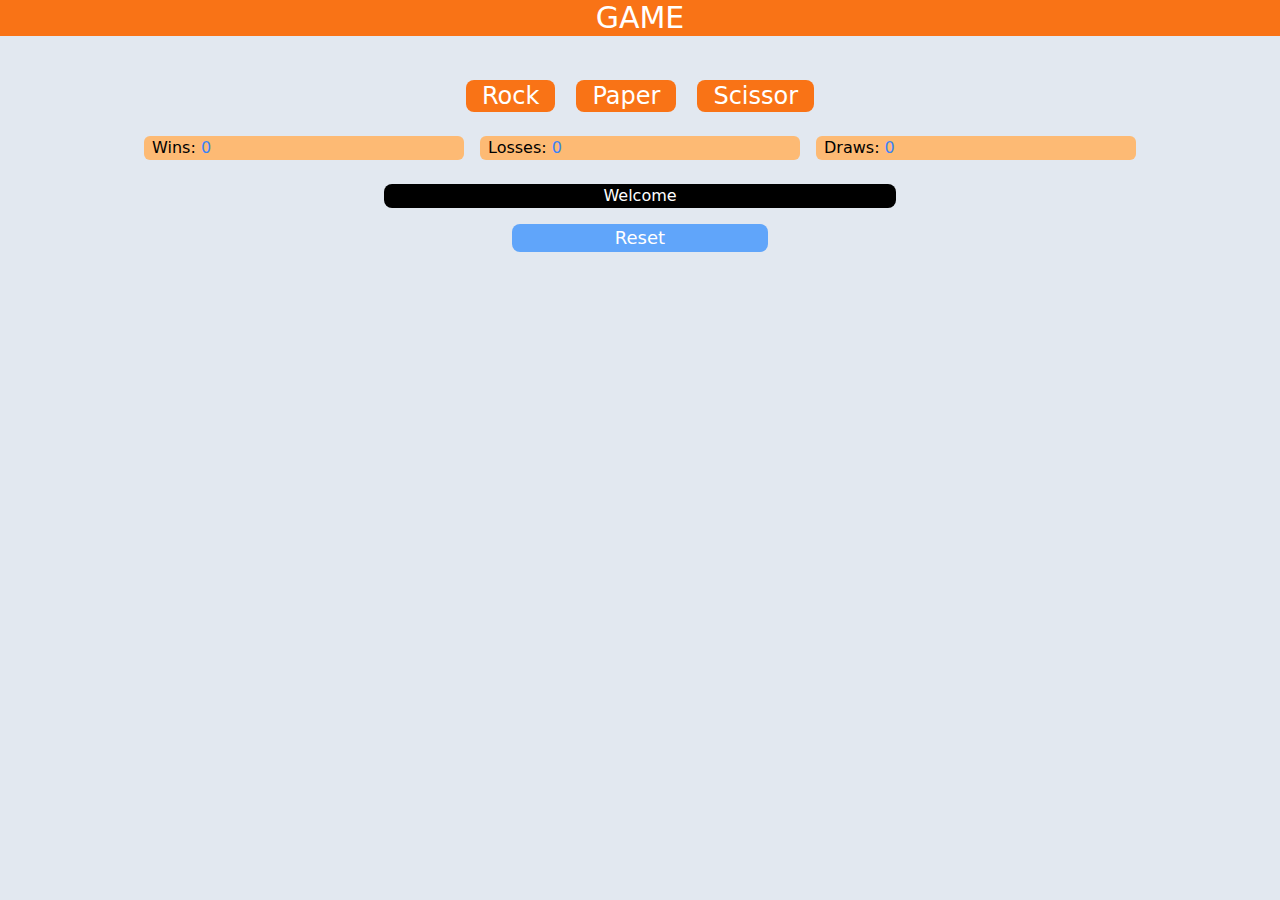
==== index.html @ e01ff86f "Adding game" ====
<!DOCTYPE html>
<html lang="en">
<head>
    <meta charset="UTF-8">
    <meta name="viewport" content="width=device-width, initial-scale=1.0">
    <title>Rock,Paper and Scissor</title>
    <link rel="stylesheet" href="output.css">
</head>
<body class="bg-slate-200">
    <div class="text-center bg-orange-500">
        <h1 class="text-3xl text-white">GAME</h1> 
    </div>

    <div class="text-center mt-11 space-x-4">
        <button class="bg-orange-500 px-4 rounded-lg cursor-pointer text-white text-2xl hover:shadow-lg hover:bg-orange-600"
        onclick="
        pcChoice=Math.random();
        console.log(pcChoice);
        setValue ++;
        console.log(setValue);
        if(pcChoice<=0.33){
            winner=`Draw`;
            console.log(winner);
            document.getElementById(`winner`).innerHTML=winner;
            score.draws+=1;
            document.getElementById(`draws`).innerHTML=score.draws;
        }
        else if(pcChoice >=0.66){
            winner=`You Won`;
            console.log(winner);
            document.getElementById(`winner`).innerHTML=winner;
            score.wins +=1;
            document.getElementById(`wins`).innerHTML=score.wins;
        }
        else{
            winner=`You lost`;
            console.log(winner);
            document.getElementById(`winner`).innerHTML=winner;
            score.losses+=1;
            document.getElementById(`losses`).innerHTML=score.losses;
        }
        document.getElementById(`serial`).style.display=`inline`;
        document.getElementById(`serial`).innerHTML=setValue;
        ">Rock</button>

        <button class="bg-orange-500 px-4 rounded-lg cursor-pointer text-white text-2xl hover:shadow-lg hover:bg-orange-600"
        onclick="
        pcChoice=Math.random();
        console.log(pcChoice);
        setValue++;
        console.log(setValue);
        if(pcChoice<=0.33){
            winner=`You Win`;
            console.log(winner);
            score.wins +=1;
            document.getElementById(`wins`).innerHTML=score.wins;
            document.getElementById(`winner`).innerHTML=winner;
        }
        else if(pcChoice>=0.66){
            winner=`You Lost`;
            console.log(winner);
            document.getElementById(`winner`).innerHTML=winner;
            score.losses+=1;
            document.getElementById(`losses`).innerHTML=score.losses;
        }
        else{
            winner=`Draw`;
            console.log(winner);
            document.getElementById(`winner`).innerHTML=winner;
            score.draws+=1;
            document.getElementById(`draws`).innerHTML=score.draws;
        }
        document.getElementById(`serial`).style.display=`inline`;
        document.getElementById(`serial`).innerHTML=setValue;
        ">Paper</button>

        <button class="bg-orange-500 px-4 rounded-lg cursor-pointer text-white text-2xl hover:shadow-lg hover:bg-orange-600"
        onclick="
        pcChoice=Math.random();
        console.log(pcChoice);
        setValue++;
        console.log(setValue);
        if(pcChoice<=0.33){
            winner=`You Lost`;
            console.log(winner);
            document.getElementById(`winner`).innerHTML=winner;
            score.losses+=1;
            document.getElementById(`losses`).innerHTML=score.losses;
        }
        else if(pcChoice>=0.66){
            winner=`Draw`;
            console.log(winner);
            document.getElementById(`winner`).innerHTML=winner;
            score.draws+=1;
            document.getElementById(`draws`).innerHTML=score.draws;
        }
        else{
            winner=`You win`;
            console.log(winner);
            document.getElementById(`winner`).innerHTML=winner;
            score.wins +=1;
            document.getElementById(`wins`).innerHTML=score.wins;
        }
        document.getElementById(`serial`).style.display=`inline`;
        document.getElementById(`serial`).innerHTML=setValue;
        ">Scissor</button>
    </div>
    <div class="flex space-x-4 flex-wrap  my-6 justify-center ">
        <div class="bg-orange-300 w-1/4 rounded-md px-2">Wins: <span id="wins" class="text-blue-500" >0</span></div>
        <div class="bg-orange-300 w-1/4 rounded-md px-2">Losses: <span id="losses" class="text-blue-500">0</span></div>
        <div class="bg-orange-300 w-1/4 rounded-md px-2">Draws: <span id="draws" class="text-blue-500">0</span></div>
    </div>

    <div class="text-center my-4 text-white bg-black w-2/5 m-auto rounded-lg">
        <span id="serial" class="pr-2 text-blue-400 hidden"></span> <span id="winner">Welcome</span> 
    </div>

    <div class="text-center">
        <button class="bg-blue-400 w-1/5 rounded-lg text-white text-lg hover:shadow-lg hover:bg-blue-600 "
        onclick="
        score.wins=0;
        score.draws=0;
        score.losses=0;
        setValue=null;
        document.getElementById(`wins`).innerHTML=score.wins;
        document.getElementById(`losses`).innerHTML=score.losses;
        document.getElementById(`draws`).innerHTML=score.draws;
        document.getElementById(`serial`).innerHTML=setValue;
        document.getElementById(`winner`).innerHTML=`Welcome`;
        "
        >Reset</button>
    </div>

    
    <script>
        let setValue=null;
        let score={
            wins:0,
            losses:0,
            draws:0,
        }
        
        
        console.log(score);
    </script>
</body>
</html>
---- output.css ----
/*
! tailwindcss v3.4.1 | MIT License | https://tailwindcss.com
*/

/*
1. Prevent padding and border from affecting element width. (https://github.com/mozdevs/cssremedy/issues/4)
2. Allow adding a border to an element by just adding a border-width. (https://github.com/tailwindcss/tailwindcss/pull/116)
*/

*,
::before,
::after {
  box-sizing: border-box;
  /* 1 */
  border-width: 0;
  /* 2 */
  border-style: solid;
  /* 2 */
  border-color: #e5e7eb;
  /* 2 */
}

::before,
::after {
  --tw-content: '';
}

/*
1. Use a consistent sensible line-height in all browsers.
2. Prevent adjustments of font size after orientation changes in iOS.
3. Use a more readable tab size.
4. Use the user's configured `sans` font-family by default.
5. Use the user's configured `sans` font-feature-settings by default.
6. Use the user's configured `sans` font-variation-settings by default.
7. Disable tap highlights on iOS
*/

html,
:host {
  line-height: 1.5;
  /* 1 */
  -webkit-text-size-adjust: 100%;
  /* 2 */
  -moz-tab-size: 4;
  /* 3 */
  -o-tab-size: 4;
     tab-size: 4;
  /* 3 */
  font-family: ui-sans-serif, system-ui, sans-serif, "Apple Color Emoji", "Segoe UI Emoji", "Segoe UI Symbol", "Noto Color Emoji";
  /* 4 */
  font-feature-settings: normal;
  /* 5 */
  font-variation-settings: normal;
  /* 6 */
  -webkit-tap-highlight-color: transparent;
  /* 7 */
}

/*
1. Remove the margin in all browsers.
2. Inherit line-height from `html` so users can set them as a class directly on the `html` element.
*/

body {
  margin: 0;
  /* 1 */
  line-height: inherit;
  /* 2 */
}

/*
1. Add the correct height in Firefox.
2. Correct the inheritance of border color in Firefox. (https://bugzilla.mozilla.org/show_bug.cgi?id=190655)
3. Ensure horizontal rules are visible by default.
*/

hr {
  height: 0;
  /* 1 */
  color: inherit;
  /* 2 */
  border-top-width: 1px;
  /* 3 */
}

/*
Add the correct text decoration in Chrome, Edge, and Safari.
*/

abbr:where([title]) {
  -webkit-text-decoration: underline dotted;
          text-decoration: underline dotted;
}

/*
Remove the default font size and weight for headings.
*/

h1,
h2,
h3,
h4,
h5,
h6 {
  font-size: inherit;
  font-weight: inherit;
}

/*
Reset links to optimize for opt-in styling instead of opt-out.
*/

a {
  color: inherit;
  text-decoration: inherit;
}

/*
Add the correct font weight in Edge and Safari.
*/

b,
strong {
  font-weight: bolder;
}

/*
1. Use the user's configured `mono` font-family by default.
2. Use the user's configured `mono` font-feature-settings by default.
3. Use the user's configured `mono` font-variation-settings by default.
4. Correct the odd `em` font sizing in all browsers.
*/

code,
kbd,
samp,
pre {
  font-family: ui-monospace, SFMono-Regular, Menlo, Monaco, Consolas, "Liberation Mono", "Courier New", monospace;
  /* 1 */
  font-feature-settings: normal;
  /* 2 */
  font-variation-settings: normal;
  /* 3 */
  font-size: 1em;
  /* 4 */
}

/*
Add the correct font size in all browsers.
*/

small {
  font-size: 80%;
}

/*
Prevent `sub` and `sup` elements from affecting the line height in all browsers.
*/

sub,
sup {
  font-size: 75%;
  line-height: 0;
  position: relative;
  vertical-align: baseline;
}

sub {
  bottom: -0.25em;
}

sup {
  top: -0.5em;
}

/*
1. Remove text indentation from table contents in Chrome and Safari. (https://bugs.chromium.org/p/chromium/issues/detail?id=999088, https://bugs.webkit.org/show_bug.cgi?id=201297)
2. Correct table border color inheritance in all Chrome and Safari. (https://bugs.chromium.org/p/chromium/issues/detail?id=935729, https://bugs.webkit.org/show_bug.cgi?id=195016)
3. Remove gaps between table borders by default.
*/

table {
  text-indent: 0;
  /* 1 */
  border-color: inherit;
  /* 2 */
  border-collapse: collapse;
  /* 3 */
}

/*
1. Change the font styles in all browsers.
2. Remove the margin in Firefox and Safari.
3. Remove default padding in all browsers.
*/

button,
input,
optgroup,
select,
textarea {
  font-family: inherit;
  /* 1 */
  font-feature-settings: inherit;
  /* 1 */
  font-variation-settings: inherit;
  /* 1 */
  font-size: 100%;
  /* 1 */
  font-weight: inherit;
  /* 1 */
  line-height: inherit;
  /* 1 */
  color: inherit;
  /* 1 */
  margin: 0;
  /* 2 */
  padding: 0;
  /* 3 */
}

/*
Remove the inheritance of text transform in Edge and Firefox.
*/

button,
select {
  text-transform: none;
}

/*
1. Correct the inability to style clickable types in iOS and Safari.
2. Remove default button styles.
*/

button,
[type='button'],
[type='reset'],
[type='submit'] {
  -webkit-appearance: button;
  /* 1 */
  background-color: transparent;
  /* 2 */
  background-image: none;
  /* 2 */
}

/*
Use the modern Firefox focus style for all focusable elements.
*/

:-moz-focusring {
  outline: auto;
}

/*
Remove the additional `:invalid` styles in Firefox. (https://github.com/mozilla/gecko-dev/blob/2f9eacd9d3d995c937b4251a5557d95d494c9be1/layout/style/res/forms.css#L728-L737)
*/

:-moz-ui-invalid {
  box-shadow: none;
}

/*
Add the correct vertical alignment in Chrome and Firefox.
*/

progress {
  vertical-align: baseline;
}

/*
Correct the cursor style of increment and decrement buttons in Safari.
*/

::-webkit-inner-spin-button,
::-webkit-outer-spin-button {
  height: auto;
}

/*
1. Correct the odd appearance in Chrome and Safari.
2. Correct the outline style in Safari.
*/

[type='search'] {
  -webkit-appearance: textfield;
  /* 1 */
  outline-offset: -2px;
  /* 2 */
}

/*
Remove the inner padding in Chrome and Safari on macOS.
*/

::-webkit-search-decoration {
  -webkit-appearance: none;
}

/*
1. Correct the inability to style clickable types in iOS and Safari.
2. Change font properties to `inherit` in Safari.
*/

::-webkit-file-upload-button {
  -webkit-appearance: button;
  /* 1 */
  font: inherit;
  /* 2 */
}

/*
Add the correct display in Chrome and Safari.
*/

summary {
  display: list-item;
}

/*
Removes the default spacing and border for appropriate elements.
*/

blockquote,
dl,
dd,
h1,
h2,
h3,
h4,
h5,
h6,
hr,
figure,
p,
pre {
  margin: 0;
}

fieldset {
  margin: 0;
  padding: 0;
}

legend {
  padding: 0;
}

ol,
ul,
menu {
  list-style: none;
  margin: 0;
  padding: 0;
}

/*
Reset default styling for dialogs.
*/

dialog {
  padding: 0;
}

/*
Prevent resizing textareas horizontally by default.
*/

textarea {
  resize: vertical;
}

/*
1. Reset the default placeholder opacity in Firefox. (https://github.com/tailwindlabs/tailwindcss/issues/3300)
2. Set the default placeholder color to the user's configured gray 400 color.
*/

input::-moz-placeholder, textarea::-moz-placeholder {
  opacity: 1;
  /* 1 */
  color: #9ca3af;
  /* 2 */
}

input::placeholder,
textarea::placeholder {
  opacity: 1;
  /* 1 */
  color: #9ca3af;
  /* 2 */
}

/*
Set the default cursor for buttons.
*/

button,
[role="button"] {
  cursor: pointer;
}

/*
Make sure disabled buttons don't get the pointer cursor.
*/

:disabled {
  cursor: default;
}

/*
1. Make replaced elements `display: block` by default. (https://github.com/mozdevs/cssremedy/issues/14)
2. Add `vertical-align: middle` to align replaced elements more sensibly by default. (https://github.com/jensimmons/cssremedy/issues/14#issuecomment-634934210)
   This can trigger a poorly considered lint error in some tools but is included by design.
*/

img,
svg,
video,
canvas,
audio,
iframe,
embed,
object {
  display: block;
  /* 1 */
  vertical-align: middle;
  /* 2 */
}

/*
Constrain images and videos to the parent width and preserve their intrinsic aspect ratio. (https://github.com/mozdevs/cssremedy/issues/14)
*/

img,
video {
  max-width: 100%;
  height: auto;
}

/* Make elements with the HTML hidden attribute stay hidden by default */

[hidden] {
  display: none;
}

*, ::before, ::after {
  --tw-border-spacing-x: 0;
  --tw-border-spacing-y: 0;
  --tw-translate-x: 0;
  --tw-translate-y: 0;
  --tw-rotate: 0;
  --tw-skew-x: 0;
  --tw-skew-y: 0;
  --tw-scale-x: 1;
  --tw-scale-y: 1;
  --tw-pan-x:  ;
  --tw-pan-y:  ;
  --tw-pinch-zoom:  ;
  --tw-scroll-snap-strictness: proximity;
  --tw-gradient-from-position:  ;
  --tw-gradient-via-position:  ;
  --tw-gradient-to-position:  ;
  --tw-ordinal:  ;
  --tw-slashed-zero:  ;
  --tw-numeric-figure:  ;
  --tw-numeric-spacing:  ;
  --tw-numeric-fraction:  ;
  --tw-ring-inset:  ;
  --tw-ring-offset-width: 0px;
  --tw-ring-offset-color: #fff;
  --tw-ring-color: rgb(59 130 246 / 0.5);
  --tw-ring-offset-shadow: 0 0 #0000;
  --tw-ring-shadow: 0 0 #0000;
  --tw-shadow: 0 0 #0000;
  --tw-shadow-colored: 0 0 #0000;
  --tw-blur:  ;
  --tw-brightness:  ;
  --tw-contrast:  ;
  --tw-grayscale:  ;
  --tw-hue-rotate:  ;
  --tw-invert:  ;
  --tw-saturate:  ;
  --tw-sepia:  ;
  --tw-drop-shadow:  ;
  --tw-backdrop-blur:  ;
  --tw-backdrop-brightness:  ;
  --tw-backdrop-contrast:  ;
  --tw-backdrop-grayscale:  ;
  --tw-backdrop-hue-rotate:  ;
  --tw-backdrop-invert:  ;
  --tw-backdrop-opacity:  ;
  --tw-backdrop-saturate:  ;
  --tw-backdrop-sepia:  ;
}

::backdrop {
  --tw-border-spacing-x: 0;
  --tw-border-spacing-y: 0;
  --tw-translate-x: 0;
  --tw-translate-y: 0;
  --tw-rotate: 0;
  --tw-skew-x: 0;
  --tw-skew-y: 0;
  --tw-scale-x: 1;
  --tw-scale-y: 1;
  --tw-pan-x:  ;
  --tw-pan-y:  ;
  --tw-pinch-zoom:  ;
  --tw-scroll-snap-strictness: proximity;
  --tw-gradient-from-position:  ;
  --tw-gradient-via-position:  ;
  --tw-gradient-to-position:  ;
  --tw-ordinal:  ;
  --tw-slashed-zero:  ;
  --tw-numeric-figure:  ;
  --tw-numeric-spacing:  ;
  --tw-numeric-fraction:  ;
  --tw-ring-inset:  ;
  --tw-ring-offset-width: 0px;
  --tw-ring-offset-color: #fff;
  --tw-ring-color: rgb(59 130 246 / 0.5);
  --tw-ring-offset-shadow: 0 0 #0000;
  --tw-ring-shadow: 0 0 #0000;
  --tw-shadow: 0 0 #0000;
  --tw-shadow-colored: 0 0 #0000;
  --tw-blur:  ;
  --tw-brightness:  ;
  --tw-contrast:  ;
  --tw-grayscale:  ;
  --tw-hue-rotate:  ;
  --tw-invert:  ;
  --tw-saturate:  ;
  --tw-sepia:  ;
  --tw-drop-shadow:  ;
  --tw-backdrop-blur:  ;
  --tw-backdrop-brightness:  ;
  --tw-backdrop-contrast:  ;
  --tw-backdrop-grayscale:  ;
  --tw-backdrop-hue-rotate:  ;
  --tw-backdrop-invert:  ;
  --tw-backdrop-opacity:  ;
  --tw-backdrop-saturate:  ;
  --tw-backdrop-sepia:  ;
}

.m-auto {
  margin: auto;
}

.mx-auto {
  margin-left: auto;
  margin-right: auto;
}

.my-4 {
  margin-top: 1rem;
  margin-bottom: 1rem;
}

.my-6 {
  margin-top: 1.5rem;
  margin-bottom: 1.5rem;
}

.mt-11 {
  margin-top: 2.75rem;
}

.mt-4 {
  margin-top: 1rem;
}

.mt-3 {
  margin-top: 0.75rem;
}

.inline {
  display: inline;
}

.flex {
  display: flex;
}

.hidden {
  display: none;
}

.w-1\/5 {
  width: 20%;
}

.w-20 {
  width: 5rem;
}

.w-2\/5 {
  width: 40%;
}

.w-1\/3 {
  width: 33.333333%;
}

.w-1\/4 {
  width: 25%;
}

.w-1\/6 {
  width: 16.666667%;
}

.w-3\/12 {
  width: 25%;
}

.w-full {
  width: 100%;
}

.cursor-pointer {
  cursor: pointer;
}

.flex-wrap {
  flex-wrap: wrap;
}

.justify-center {
  justify-content: center;
}

.space-x-4 > :not([hidden]) ~ :not([hidden]) {
  --tw-space-x-reverse: 0;
  margin-right: calc(1rem * var(--tw-space-x-reverse));
  margin-left: calc(1rem * calc(1 - var(--tw-space-x-reverse)));
}

.space-x-5 > :not([hidden]) ~ :not([hidden]) {
  --tw-space-x-reverse: 0;
  margin-right: calc(1.25rem * var(--tw-space-x-reverse));
  margin-left: calc(1.25rem * calc(1 - var(--tw-space-x-reverse)));
}

.rounded-lg {
  border-radius: 0.5rem;
}

.rounded-md {
  border-radius: 0.375rem;
}

.rounded {
  border-radius: 0.25rem;
}

.bg-black {
  --tw-bg-opacity: 1;
  background-color: rgb(0 0 0 / var(--tw-bg-opacity));
}

.bg-orange-300 {
  --tw-bg-opacity: 1;
  background-color: rgb(253 186 116 / var(--tw-bg-opacity));
}

.bg-orange-500 {
  --tw-bg-opacity: 1;
  background-color: rgb(249 115 22 / var(--tw-bg-opacity));
}

.bg-slate-200 {
  --tw-bg-opacity: 1;
  background-color: rgb(226 232 240 / var(--tw-bg-opacity));
}

.bg-blue-300 {
  --tw-bg-opacity: 1;
  background-color: rgb(147 197 253 / var(--tw-bg-opacity));
}

.bg-red-300 {
  --tw-bg-opacity: 1;
  background-color: rgb(252 165 165 / var(--tw-bg-opacity));
}

.bg-blue-400 {
  --tw-bg-opacity: 1;
  background-color: rgb(96 165 250 / var(--tw-bg-opacity));
}

.px-1 {
  padding-left: 0.25rem;
  padding-right: 0.25rem;
}

.px-4 {
  padding-left: 1rem;
  padding-right: 1rem;
}

.px-0 {
  padding-left: 0px;
  padding-right: 0px;
}

.px-20 {
  padding-left: 5rem;
  padding-right: 5rem;
}

.px-2 {
  padding-left: 0.5rem;
  padding-right: 0.5rem;
}

.pr-2 {
  padding-right: 0.5rem;
}

.text-center {
  text-align: center;
}

.text-2xl {
  font-size: 1.5rem;
  line-height: 2rem;
}

.text-3xl {
  font-size: 1.875rem;
  line-height: 2.25rem;
}

.text-lg {
  font-size: 1.125rem;
  line-height: 1.75rem;
}

.text-xl {
  font-size: 1.25rem;
  line-height: 1.75rem;
}

.text-blue-400 {
  --tw-text-opacity: 1;
  color: rgb(96 165 250 / var(--tw-text-opacity));
}

.text-white {
  --tw-text-opacity: 1;
  color: rgb(255 255 255 / var(--tw-text-opacity));
}

.text-blue-500 {
  --tw-text-opacity: 1;
  color: rgb(59 130 246 / var(--tw-text-opacity));
}

.hover\:bg-orange-300:hover {
  --tw-bg-opacity: 1;
  background-color: rgb(253 186 116 / var(--tw-bg-opacity));
}

.hover\:bg-orange-400:hover {
  --tw-bg-opacity: 1;
  background-color: rgb(251 146 60 / var(--tw-bg-opacity));
}

.hover\:bg-orange-500:hover {
  --tw-bg-opacity: 1;
  background-color: rgb(249 115 22 / var(--tw-bg-opacity));
}

.hover\:bg-orange-600:hover {
  --tw-bg-opacity: 1;
  background-color: rgb(234 88 12 / var(--tw-bg-opacity));
}

.hover\:bg-blue-600:hover {
  --tw-bg-opacity: 1;
  background-color: rgb(37 99 235 / var(--tw-bg-opacity));
}

.hover\:shadow-md:hover {
  --tw-shadow: 0 4px 6px -1px rgb(0 0 0 / 0.1), 0 2px 4px -2px rgb(0 0 0 / 0.1);
  --tw-shadow-colored: 0 4px 6px -1px var(--tw-shadow-color), 0 2px 4px -2px var(--tw-shadow-color);
  box-shadow: var(--tw-ring-offset-shadow, 0 0 #0000), var(--tw-ring-shadow, 0 0 #0000), var(--tw-shadow);
}

.hover\:shadow-lg:hover {
  --tw-shadow: 0 10px 15px -3px rgb(0 0 0 / 0.1), 0 4px 6px -4px rgb(0 0 0 / 0.1);
  --tw-shadow-colored: 0 10px 15px -3px var(--tw-shadow-color), 0 4px 6px -4px var(--tw-shadow-color);
  box-shadow: var(--tw-ring-offset-shadow, 0 0 #0000), var(--tw-ring-shadow, 0 0 #0000), var(--tw-shadow);
}

.hover\:shadow-slate-600:hover {
  --tw-shadow-color: #475569;
  --tw-shadow: var(--tw-shadow-colored);
}
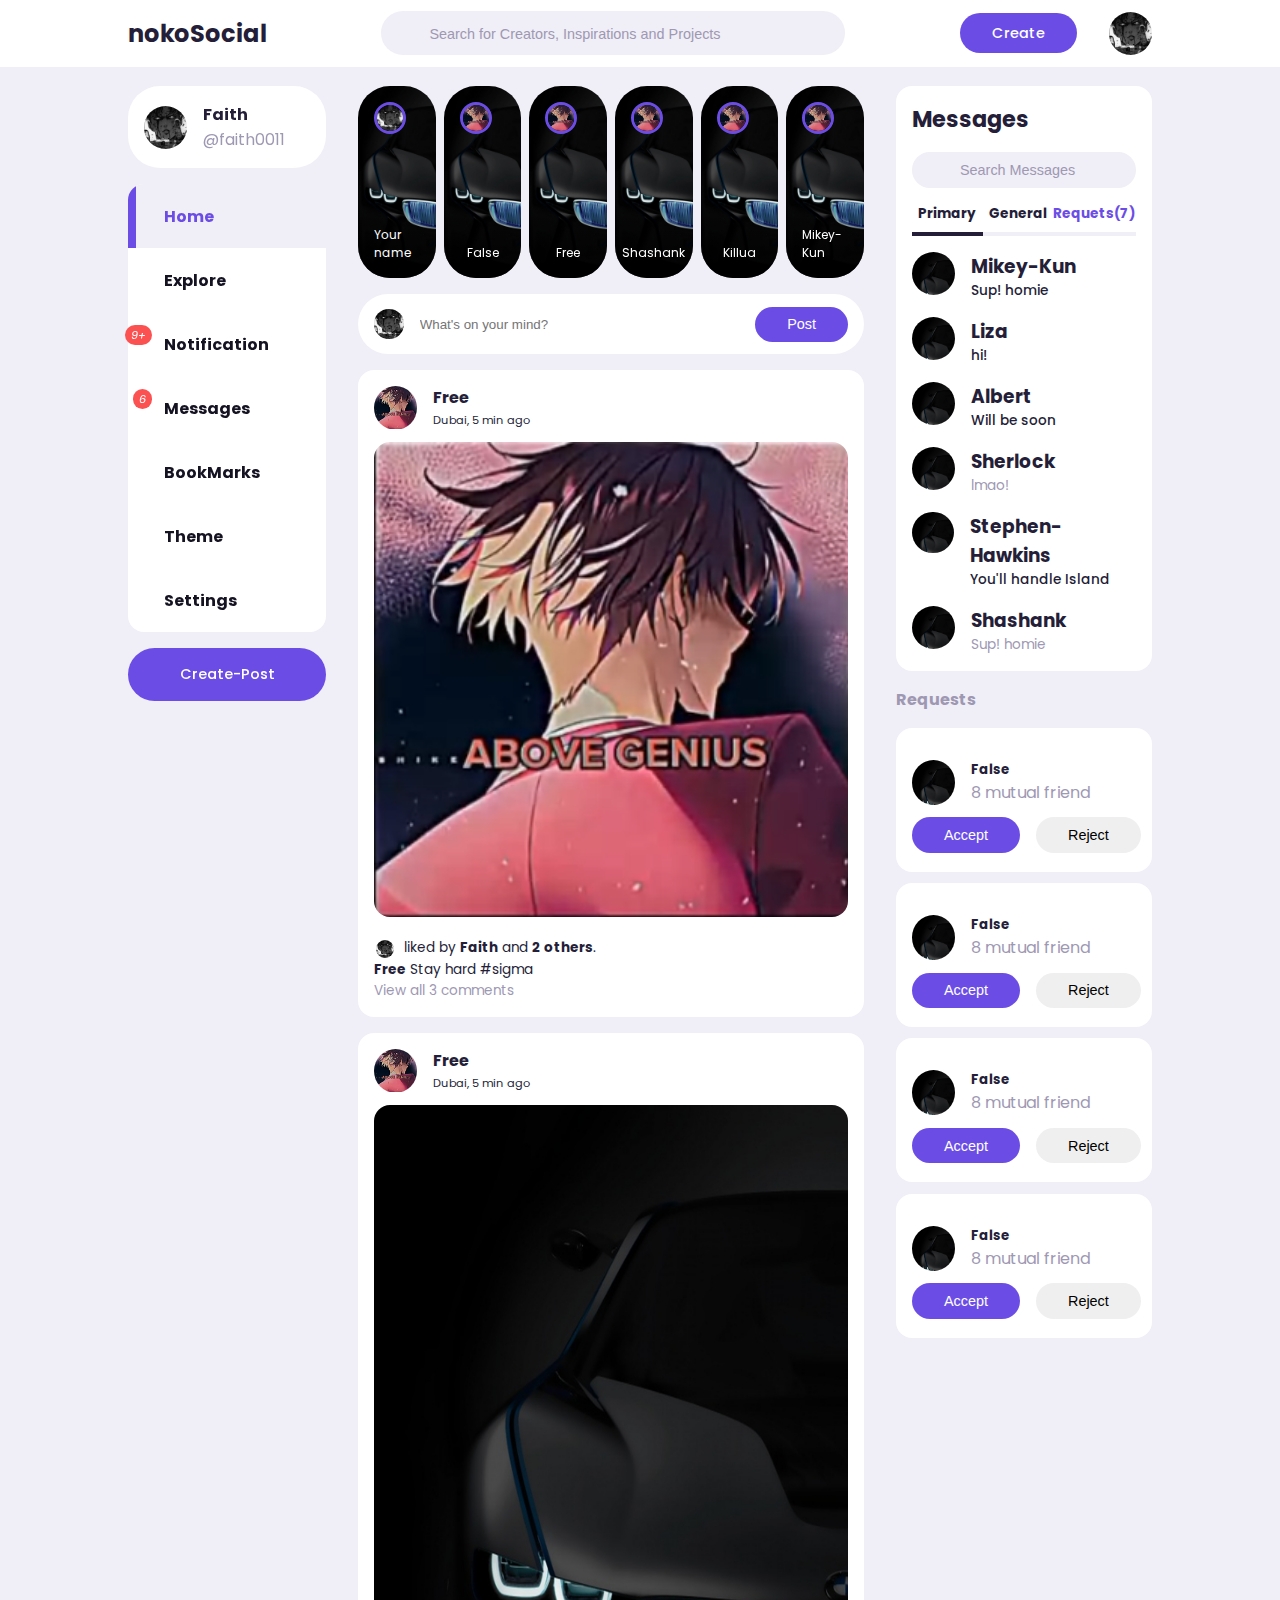
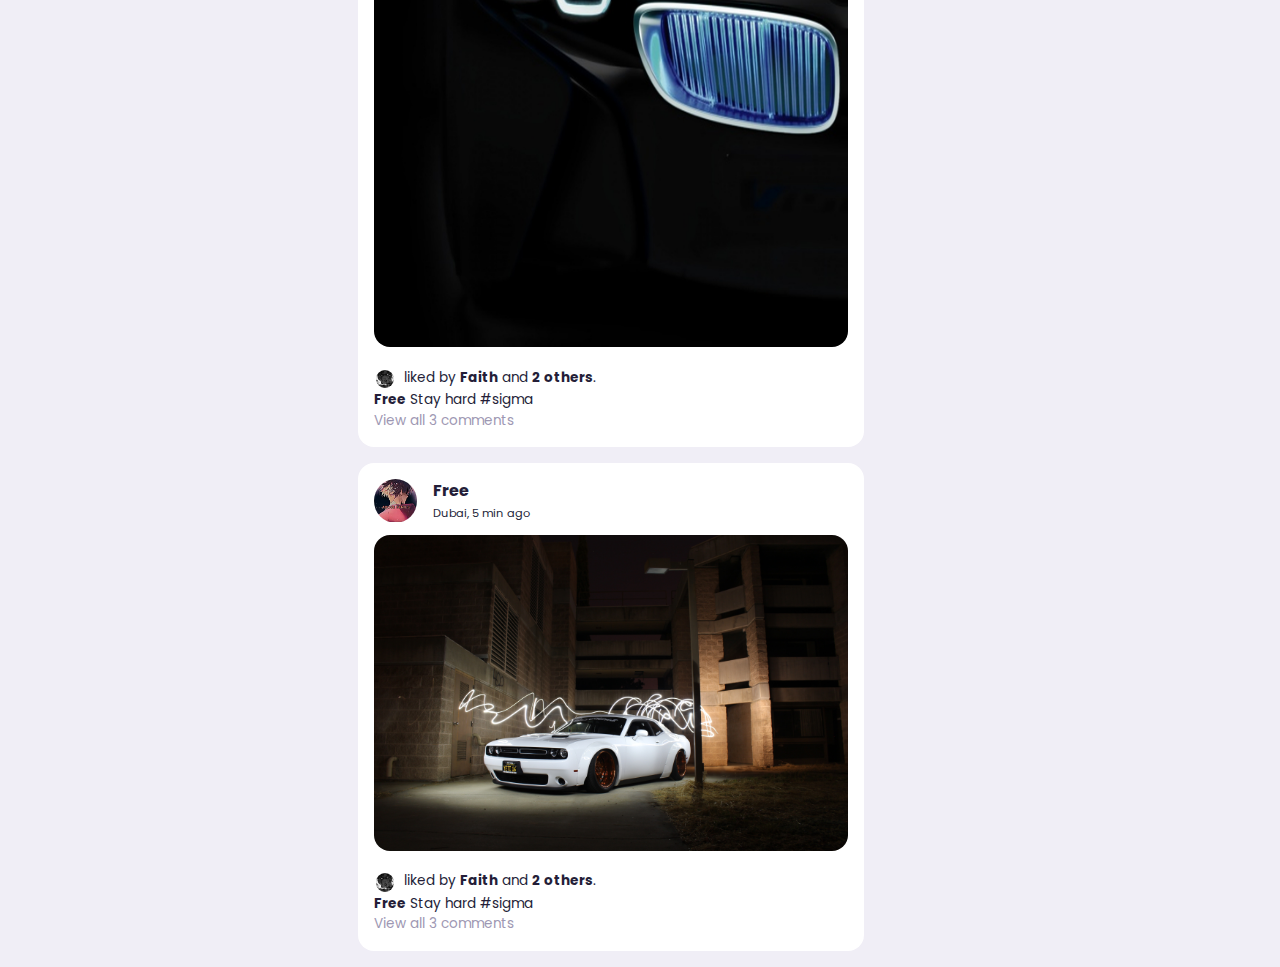
==== commit a392624c: "web add" ====
--- a/index.html
+++ b/index.html
@@ -3,145 +3,457 @@
 <head>
     <meta charset="UTF-8">
     <meta name="viewport" content="width=device-width, initial-scale=1.0">
-    <title>Rock,Paper and Scissor</title>
-    <link rel="stylesheet" href="output.css">
+    <title>Document</title>
+    <link rel="stylesheet" href="https://unicons.iconscout.com/release/v4.0.8/css/line.css">
+    <link rel="stylesheet" href="./css/style.css">
 </head>
-<body class="bg-slate-200">
-    <div class="text-center bg-orange-500">
-        <h1 class="text-3xl text-white">GAME</h1> 
-    </div>
-
-    <div class="text-center mt-11 space-x-4">
-        <button class="bg-orange-500 px-4 rounded-lg cursor-pointer text-white text-2xl hover:shadow-lg hover:bg-orange-600"
-        onclick="
-        pcChoice=Math.random();
-        console.log(pcChoice);
-        setValue ++;
-        console.log(setValue);
-        if(pcChoice<=0.33){
-            winner=`Draw`;
-            console.log(winner);
-            document.getElementById(`winner`).innerHTML=winner;
-            score.draws+=1;
-            document.getElementById(`draws`).innerHTML=score.draws;
-        }
-        else if(pcChoice >=0.66){
-            winner=`You Won`;
-            console.log(winner);
-            document.getElementById(`winner`).innerHTML=winner;
-            score.wins +=1;
-            document.getElementById(`wins`).innerHTML=score.wins;
-        }
-        else{
-            winner=`You lost`;
-            console.log(winner);
-            document.getElementById(`winner`).innerHTML=winner;
-            score.losses+=1;
-            document.getElementById(`losses`).innerHTML=score.losses;
-        }
-        document.getElementById(`serial`).style.display=`inline`;
-        document.getElementById(`serial`).innerHTML=setValue;
-        ">Rock</button>
-
-        <button class="bg-orange-500 px-4 rounded-lg cursor-pointer text-white text-2xl hover:shadow-lg hover:bg-orange-600"
-        onclick="
-        pcChoice=Math.random();
-        console.log(pcChoice);
-        setValue++;
-        console.log(setValue);
-        if(pcChoice<=0.33){
-            winner=`You Win`;
-            console.log(winner);
-            score.wins +=1;
-            document.getElementById(`wins`).innerHTML=score.wins;
-            document.getElementById(`winner`).innerHTML=winner;
-        }
-        else if(pcChoice>=0.66){
-            winner=`You Lost`;
-            console.log(winner);
-            document.getElementById(`winner`).innerHTML=winner;
-            score.losses+=1;
-            document.getElementById(`losses`).innerHTML=score.losses;
-        }
-        else{
-            winner=`Draw`;
-            console.log(winner);
-            document.getElementById(`winner`).innerHTML=winner;
-            score.draws+=1;
-            document.getElementById(`draws`).innerHTML=score.draws;
-        }
-        document.getElementById(`serial`).style.display=`inline`;
-        document.getElementById(`serial`).innerHTML=setValue;
-        ">Paper</button>
-
-        <button class="bg-orange-500 px-4 rounded-lg cursor-pointer text-white text-2xl hover:shadow-lg hover:bg-orange-600"
-        onclick="
-        pcChoice=Math.random();
-        console.log(pcChoice);
-        setValue++;
-        console.log(setValue);
-        if(pcChoice<=0.33){
-            winner=`You Lost`;
-            console.log(winner);
-            document.getElementById(`winner`).innerHTML=winner;
-            score.losses+=1;
-            document.getElementById(`losses`).innerHTML=score.losses;
-        }
-        else if(pcChoice>=0.66){
-            winner=`Draw`;
-            console.log(winner);
-            document.getElementById(`winner`).innerHTML=winner;
-            score.draws+=1;
-            document.getElementById(`draws`).innerHTML=score.draws;
-        }
-        else{
-            winner=`You win`;
-            console.log(winner);
-            document.getElementById(`winner`).innerHTML=winner;
-            score.wins +=1;
-            document.getElementById(`wins`).innerHTML=score.wins;
-        }
-        document.getElementById(`serial`).style.display=`inline`;
-        document.getElementById(`serial`).innerHTML=setValue;
-        ">Scissor</button>
-    </div>
-    <div class="flex space-x-4 flex-wrap  my-6 justify-center ">
-        <div class="bg-orange-300 w-1/4 rounded-md px-2">Wins: <span id="wins" class="text-blue-500" >0</span></div>
-        <div class="bg-orange-300 w-1/4 rounded-md px-2">Losses: <span id="losses" class="text-blue-500">0</span></div>
-        <div class="bg-orange-300 w-1/4 rounded-md px-2">Draws: <span id="draws" class="text-blue-500">0</span></div>
-    </div>
-
-    <div class="text-center my-4 text-white bg-black w-2/5 m-auto rounded-lg">
-        <span id="serial" class="pr-2 text-blue-400 hidden"></span> <span id="winner">Welcome</span> 
-    </div>
-
-    <div class="text-center">
-        <button class="bg-blue-400 w-1/5 rounded-lg text-white text-lg hover:shadow-lg hover:bg-blue-600 "
-        onclick="
-        score.wins=0;
-        score.draws=0;
-        score.losses=0;
-        setValue=null;
-        document.getElementById(`wins`).innerHTML=score.wins;
-        document.getElementById(`losses`).innerHTML=score.losses;
-        document.getElementById(`draws`).innerHTML=score.draws;
-        document.getElementById(`serial`).innerHTML=setValue;
-        document.getElementById(`winner`).innerHTML=`Welcome`;
-        "
-        >Reset</button>
-    </div>
-
+<body>
+    <nav>
+        <div class="container">
+            <h2 class="log">
+                nokoSocial
+            </h2>
+            <div class="search-bar">
+                <i class="uil uil-search"></i>
+                <input type="search" placeholder="Search for Creators, Inspirations and Projects">
+            </div>
+            <div class="create">
+                <label for="create-post" class="btn btn-primary">Create</label>
+                <div class="profile-picture">
+                    <img src="./images/profile.png" alt="profile-picture">
+                </div>
+            </div>
+        </div>
+    </nav>
     
-    <script>
-        let setValue=null;
-        let score={
-            wins:0,
-            losses:0,
-            draws:0,
-        }
-        
-        
-        console.log(score);
-    </script>
+    <main>
+        <div class="container">
+            <div class="left">
+                <a class="profile">
+                    <div class="profile-picture">
+                        <img src="./images/profile.png" alt="profile-picture">
+                    </div>
+                    <div class="handle">
+                        <h4>Faith</h4>
+                        <p class="text-muted">
+                            @faith0011
+                        </p>
+                    </div>
+                </a>
+
+                <div class="sidebar">
+                    <a href="" class="menu-item active">
+                        <span><i class="uil uil-home"></i></span><h3>Home</h3>
+                    </a>
+                    <a href="" class="menu-item">
+                        <span><i class="uil uil-compass"></i></span><h3>Explore</h3>
+                    </a>
+                    <a href="" class="menu-item" id="notifications">
+                        <span><i class="uil uil-bell"><small class="notification-count">9+</small></i></span><h3>Notification</h3>
+
+                        <div class="notification-popup">
+                            <div>
+                                <div class="profile-photo">
+                                    <img class="profile-picture" src="./images/1.jpg" alt="">
+                                    <div class="notification-body">
+                                        <b>False</b> accepted your friend request.
+                                        <small class="text-muted">2 days ago.</small>
+                                    </div>
+                                </div>
+                            </div>
+                            <div>
+                                <div class="profile-photo">
+                                    <img class="profile-picture" src="./images/2.png" alt="">
+                                    <div class="notification-body">
+                                        <b>False</b> commented on your post.
+                                        <small class="text-muted">1 day ago.</small>
+                                    </div>
+                                </div>
+                            </div>
+                            <div>
+                                <div class="profile-photo">
+                                    <img class="profile-picture" src="./images/3.png" alt="">
+                                    <div class="notification-body">
+                                        <b>False</b> and <b>29 others</b> liked your post.
+                                        <small class="text-muted">12 hours ago.</small>
+                                    </div>
+                                </div>
+                            </div>
+                            <div>
+                                <div class="profile-photo">
+                                    <img class="profile-picture" src="./images/4.png" alt="">
+                                    <div class="notification-body">
+                                        <b>False</b> mentioned you in a comment.
+                                        <small class="text-muted">2 min ago.</small>
+                                    </div>
+                                </div>
+                            </div>
+                            <div>
+                                <div class="profile-photo">
+                                    <img class="profile-picture" src="./images/pexels-cesar-perez-733745.jpg" alt="">
+                                    <div class="notification-body">
+                                        <b>Free</b> reported your comment.
+                                        <small class="text-muted">2 min ago.</small>
+                                    </div>
+                                </div>
+                            </div>
+                        </div>
+                    </a>
+                    <a href="" class="menu-item" id="messages-notifications">
+                        <span><i class="uil uil-envelope"><small class="notification-count">6</small></i></span><h3>Messages</h3>
+                    </a>
+                    <a href="" class="menu-item">
+                        <span><i class="uil uil-bookmark"></i></span><h3>BookMarks</h3>
+                    </a>
+                    <a href="" class="menu-item">
+                        <span><i class="uil uil-palette"></i></span><h3>Theme</h3>
+                    </a>
+                    <a href="" class="menu-item">
+                        <span><i class="uil uil-setting"></i></span><h3>Settings</h3>
+                    </a>
+                    </div>
+
+                    <label for="create-post" class="btn btn-primary">Create-Post</label>
+            </div>
+            <div class="middle">
+                <div class="stories">
+                    <div class="story">
+                        <div class="profile-picture">
+                            <img src="./images/profile.png" alt="">
+                        </div>
+                        <p class="name">Your name</p>
+                    </div>
+                    <div class="story">
+                        <div class="profile-picture">
+                            <img src="./images/Screenshot 2023-12-25 214137.png" alt="">
+                        </div>
+                        <p class="name">False</p>
+                    </div>
+                    <div class="story">
+                        <div class="profile-picture">
+                            <img src="./images/Screenshot 2023-12-25 214137.png" alt="">
+                        </div>
+                        <p class="name">Free</p>
+                    </div>
+                    <div class="story">
+                        <div class="profile-picture">
+                            <img src="./images/Screenshot 2023-12-25 214137.png" alt="">
+                        </div>
+                        <p class="name">Shashank</p>
+                    </div>
+                    <div class="story">
+                        <div class="profile-picture">
+                            <img src="./images/Screenshot 2023-12-25 214137.png" alt="">
+                        </div>
+                        <p class="name">Killua</p>
+                    </div>
+                    <div class="story">
+                        <div class="profile-picture">
+                            <img src="./images/Screenshot 2023-12-25 214137.png" alt="">
+                        </div>
+                        <p class="name">Mikey-Kun</p>
+                    </div>
+                </div>
+                <form action="" class="create-post">
+                    <div class="profile-picture">
+                        <img src="./images/profile.png" alt="">
+                    </div>
+                    <input type="text" placeholder="What's on your mind?" id="create-post">
+                    <input type="submit" value="Post" class="btn btn-primary">
+                </form>
+
+                <div class="feeds">
+                    <div class="feed">
+                        <div class="head">
+                            <div class="user">
+                                <div class="profile-picture">
+                                    <img src="./images/Screenshot 2023-12-25 214137.png" alt="">
+                                </div>
+                                <div class="info">
+                                    <h3>Free</h3>
+                                    <small>Dubai, 5 min ago</small>
+                                </div>
+                            </div>
+                            <span class="edit"><i class="uil uil-ellipsis-h"></i></span>
+                        </div>
+                        <div class="photo">
+                            <img src="./images/Screenshot 2023-12-25 214137.png" alt="">
+                        </div>
+                        <div class="action-button">
+                            <div class="interactive-button">
+                                <span><i class="uil uil-heart"></i></span>
+                                <span><i class="uil uil-comment-dots"></i></span>
+                                <span><i class="uil uil-share-alt"></i></span>
+                            </div>
+                            <div class="bookmark">
+                                <span><i class="uil uil-bookmark"></i></span>
+                            </div>
+                        </div>
+                        <div class="liked-by">
+                            <span>
+                                <img src="./images/profile.png" alt="">
+                                <img src="./images/profile.png" alt="">
+                                <img src="./images/profile.png" alt="">
+                            </span>
+                            <p>liked by <b>Faith</b> and <b>2 others</b>.</p>
+                        </div>
+                        <div class="caption">
+                            <p><b>Free</b> Stay hard <span class="hash-tag">#sigma</span></p>
+                        </div>
+                        <div class="comments text-muted">View all 3 comments</div>
+                    </div>
+                    <div class="feed">
+                        <div class="head">
+                            <div class="user">
+                                <div class="profile-picture">
+                                    <img src="./images/Screenshot 2023-12-25 214137.png" alt="">
+                                </div>
+                                <div class="info">
+                                    <h3>Free</h3>
+                                    <small>Dubai, 5 min ago</small>
+                                </div>
+                            </div>
+                            <span class="edit"><i class="uil uil-ellipsis-h"></i></span>
+                        </div>
+                        <div class="photo">
+                            <img src="./images/bmw.jpg" alt="">
+                        </div>
+                        <div class="action-button">
+                            <div class="interactive-button">
+                                <span><i class="uil uil-heart"></i></span>
+                                <span><i class="uil uil-comment-dots"></i></span>
+                                <span><i class="uil uil-share-alt"></i></span>
+                            </div>
+                            <div class="bookmark">
+                                <span><i class="uil uil-bookmark"></i></span>
+                            </div>
+                        </div>
+                        <div class="liked-by">
+                            <span>
+                                <img src="./images/profile.png" alt="">
+                                <img src="./images/profile.png" alt="">
+                                <img src="./images/profile.png" alt="">
+                            </span>
+                            <p>liked by <b>Faith</b> and <b>2 others</b>.</p>
+                        </div>
+                        <div class="caption">
+                            <p><b>Free</b> Stay hard <span class="hash-tag">#sigma</span></p>
+                        </div>
+                        <div class="comments text-muted">View all 3 comments</div>
+                    </div>
+
+                    <div class="feed">
+                        <div class="head">
+                            <div class="user">
+                                <div class="profile-picture">
+                                    <img src="./images/Screenshot 2023-12-25 214137.png" alt="">
+                                </div>
+                                <div class="info">
+                                    <h3>Free</h3>
+                                    <small>Dubai, 5 min ago</small>
+                                </div>
+                            </div>
+                            <span class="edit"><i class="uil uil-ellipsis-h"></i></span>
+                        </div>
+                        <div class="photo">
+                            <img src="./images/pexels-cesar-perez-733745.jpg" alt="">
+                        </div>
+                        <div class="action-button">
+                            <div class="interactive-button">
+                                <span><i class="uil uil-heart"></i></span>
+                                <span><i class="uil uil-comment-dots"></i></span>
+                                <span><i class="uil uil-share-alt"></i></span>
+                            </div>
+                            <div class="bookmark">
+                                <span><i class="uil uil-bookmark"></i></span>
+                            </div>
+                        </div>
+                        <div class="liked-by">
+                            <span>
+                                <img src="./images/profile.png" alt="">
+                                <img src="./images/profile.png" alt="">
+                                <img src="./images/profile.png" alt="">
+                            </span>
+                            <p>liked by <b>Faith</b> and <b>2 others</b>.</p>
+                        </div>
+                        <div class="caption">
+                            <p><b>Free</b> Stay hard <span class="hash-tag">#sigma</span></p>
+                        </div>
+                        <div class="comments text-muted">View all 3 comments</div>
+                    </div>
+                </div>
+            </div>
+            <div class="right">
+                <div class="messages">
+                    <div class="heading">
+                        <h4>Messages</h4>
+                        <i class="uil uil-edit"></i>
+                    </div>
+                    <div class="search-bar">
+                        <i class="uil uil-search"></i>
+                        <input type="search" id="search-message" placeholder="Search Messages">
+                    </div>
+                    <div class="categories">
+                        <h6 class="active">Primary</h6>
+                        <h6>General</h6>
+                        <h6 class="message-requests">Requets(7)</h6>
+                    </div>
+                    <div class="message">
+                        <div class="profile-picture">
+                            <img src="./images/bmw.jpg" alt="">
+                        </div>
+                        <div class="message-body">
+                            <h5>Mikey-Kun</h5>
+                            <p class="text-bold">Sup! homie</p>
+                        </div>
+                    </div>
+                    <div class="message">
+                        <div class="profile-picture">
+                            <img src="./images/bmw.jpg" alt="">
+                        </div>
+                        <div class="message-body">
+                            <h5>Liza</h5>
+                            <p class="text-bold">hi!</p>
+                        </div>
+                    </div>
+                    <div class="message">
+                        <div class="profile-picture">
+                            <img src="./images/bmw.jpg" alt="">
+                        </div>
+                        <div class="message-body">
+                            <h5>Albert</h5>
+                            <p class="text-bold">Will be soon</p>
+                        </div>
+                    </div>
+                    <div class="message">
+                        <div class="profile-picture">
+                            <img src="./images/bmw.jpg" alt="">
+                        </div>
+                        <div class="message-bold">
+                            <h5>Sherlock</h5>
+                            <p class="text-muted">lmao!</p>
+                        </div>
+                    </div>
+                    <div class="message">
+                        <div class="profile-picture">
+                            <img src="./images/bmw.jpg" alt="">
+                        </div>
+                        <div class="message-body">
+                            <h5>Stephen-Hawkins</h5>
+                            <p class="text-bold">You'll handle Island</p>
+                        </div>
+                    </div>
+                    <div class="message">
+                        <div class="profile-picture">
+                            <img src="./images/bmw.jpg" alt="">
+                        </div>
+                        <div class="message-body">
+                            <h5>Shashank</h5>
+                            <p class="text-muted">Sup! homie</p>
+                        </div>
+                    </div>
+                </div>
+                <div class="friend-requests">
+                    <h4>Requests</h4>
+                    <div class="request">
+                        <div class="info">
+                            <div class="boxi">
+                                <div class="profile-picture">
+                                    <img src="./images/bmw.jpg" alt="">
+                                </div>
+                                <div>
+                                    <h5>False</h5>
+                                    <p class="text-muted">
+                                        8 mutual friend
+                                    </p>
+                                </div>
+
+                            </div>
+                            <div class="boton">
+                                <div class="action">
+                                    <button class="btn btn-primary">Accept</button>
+                                </div>
+                                <div class="action">
+                                    <button class="btn">Reject</button>
+                                </div>
+                            </div>
+                        </div>
+                    </div>
+                    <div class="request">
+                        <div class="info">
+                            <div class="boxi">
+                                <div class="profile-picture">
+                                    <img src="./images/bmw.jpg" alt="">
+                                </div>
+                                <div>
+                                    <h5>False</h5>
+                                    <p class="text-muted">
+                                        8 mutual friend
+                                    </p>
+                                </div>
+
+                            </div>
+                            <div class="boton">
+                                <div class="action">
+                                    <button class="btn btn-primary">Accept</button>
+                                </div>
+                                <div class="action">
+                                    <button class="btn">Reject</button>
+                                </div>
+                            </div>
+                        </div>
+                    </div>
+                    <div class="request">
+                        <div class="info">
+                            <div class="boxi">
+                                <div class="profile-picture">
+                                    <img src="./images/bmw.jpg" alt="">
+                                </div>
+                                <div>
+                                    <h5>False</h5>
+                                    <p class="text-muted">
+                                        8 mutual friend
+                                    </p>
+                                </div>
+
+                            </div>
+                            <div class="boton">
+                                <div class="action">
+                                    <button class="btn btn-primary">Accept</button>
+                                </div>
+                                <div class="action">
+                                    <button class="btn">Reject</button>
+                                </div>
+                            </div>
+                        </div>
+                    </div>
+                    <div class="request">
+                        <div class="info">
+                            <div class="boxi">
+                                <div class="profile-picture">
+                                    <img src="./images/bmw.jpg" alt="">
+                                </div>
+                                <div>
+                                    <h5>False</h5>
+                                    <p class="text-muted">
+                                        8 mutual friend
+                                    </p>
+                                </div>
+
+                            </div>
+                            <div class="boton">
+                                <div class="action">
+                                    <button class="btn btn-primary">Accept</button>
+                                </div>
+                                <div class="action">
+                                    <button class="btn">Reject</button>
+                                </div>
+                            </div>
+                        </div>
+                    </div>
+                </div>
+            </div>
+        </div>
+    </main>
 </body>
 </html>--- a/css/style.css
+++ b/css/style.css
@@ -0,0 +1,577 @@
+@import url('https://fonts.googleapis.com/css2?family=Poppins:ital,wght@0,100;0,200;0,300;0,400;0,500;0,600;0,700;0,800;0,900;1,100;1,200;1,300;1,400;1,500;1,600;1,700;1,800;1,900&display=swap');
+
+:root{
+    --color-dark: hsl(252,30%,17%);
+    --color-white: hsl(252,30%,100%);
+    --color-light: hsl(252,30%,95%);
+    --color-gray: hsl(252,15%,65%);
+    --color-primary: hsl(252,75%,60%);
+    --color-secondary: hsl(252,100%,90%);
+    --color-success: hsl(120,95%,65%);
+    --color-danger: hsl(0,95%,65%);
+    --color-black: hsl(252,30%,10%);
+
+    --border-radius:2rem;
+    --card-border-radius:1rem;
+    --btn-padding:0.6rem 2rem;
+    --search-padding:0.6rem 1rem;
+    --card-padding:1rem;
+
+    --sticky-top-left:5.4rem;
+    --sticky-top-right:-18rem;
+}
+*,*::before,*::after{
+    margin: 0;
+    padding: 0;
+    outline: 0;
+    box-sizing: border-box;
+    text-decoration: none;
+    list-style: none;
+    border: none;
+}
+
+body{
+    font-family: Poppins,sans-serif;
+    color:var(--color-dark);
+    background: var(--color-light);
+    overflow-x: hidden;
+}
+
+.container{
+    width:80%;
+    margin: 0 auto;
+}
+
+.profile-picture{
+    width: 2.7rem;
+    aspect-ratio: 1/1;
+    border-radius: 50%;
+    overflow: hidden;
+}
+
+img{
+    display: block;
+    width: 100%;
+}
+
+.btn{
+    display: inline-block;
+    padding: var(--btn-padding);
+    font-weight: 500;
+    border-radius: var(--border-radius);
+    cursor: pointer;
+    transition: all 300ms ease;
+    font-size: 0.9rem;
+
+}
+
+.btn:hover{
+    opacity: 0.8;
+}
+
+.btn-primary{
+    background: var(--color-primary);
+    color: white;
+}
+
+
+.text-bold{
+    font-weight: 500;
+}
+
+.text-muted{
+    color: var(--color-gray);
+}
+
+nav{
+    width: 100%;
+    background: var(--color-white);
+    position: fixed;
+    z-index: 10;
+    padding: 0.7rem 0;
+    top: 0;
+}
+
+nav .container{
+    display: flex;
+    align-items: center;
+    justify-content: space-between;
+}
+
+.search-bar{
+    background: var(--color-light);
+    border-radius: var(--border-radius);
+    padding: var(--btn-padding);
+}
+
+.search-bar input[type="search"] {
+    background:transparent;
+    width: 30vw;
+    margin-left: 1rem;
+    font-size: 0.9rem;
+    color:var(--color-dark);
+
+}
+
+.search-bar input[type="search"]::placeholder{
+    color: var(--color-gray);
+}
+
+nav .create{
+    display: flex;
+    align-items: center;
+    gap:2rem;
+}
+
+main{
+    position: absolute;
+    top: 5.4rem;
+}
+
+main .container{
+    display: grid;
+    grid-template-columns: 22vh auto 20vw;
+    position: relative;
+    column-gap: 2rem;
+}
+
+main .container .left{
+    height: max-content;
+    position: sticky;
+    top: var(--sticky-top-left);
+}
+
+main .container .left .profile{
+    padding: var(--card-padding);
+    background: var(--color-white);
+    border-radius: var(--border-radius);
+    display: flex;
+    align-items: center;
+    column-gap: 1rem;
+    width: 100%;
+}
+
+.left .sidebar{
+    background: var(--color-white);
+    border-radius: var(--card-border-radius);
+    margin-top: 1rem;
+}
+
+.left .sidebar .menu-item{
+    display: flex;
+    align-items: center;
+    height: 4rem;
+    cursor: pointer;
+    transition: all 300ms ease;
+    position: relative;
+}
+
+.left .sidebar .menu-item:hover{
+    background: var(--color-light);
+}
+
+.left .sidebar i{
+    font-size: 1.4rem;
+    margin-left: 1.22rem;
+    color:var(--color-gray);
+    position: relative;
+}
+
+.left .sidebar i .notification-count{
+    background: var(--color-danger);
+    color: white;
+    font-size: 0.7rem;
+    width: fit-content;
+    border-radius: 0.8rem;
+    padding: 0.1rem 0.4rem;
+    position: absolute;
+    top: -0.2rem;
+    right: -0.3rem;
+}
+
+.left .sidebar h3{
+    margin-left: 1rem;
+    font-size: 1rem;
+    color: var(--color-black);
+}
+
+.left .sidebar .active{
+    background-color: var(--color-light);
+}
+
+.left .sidebar .active i,.left .sidebar .active h3{
+    color:var(--color-primary);
+}
+
+.left .sidebar .active::before{
+    content: "";
+    display: block;
+    width: 0.5rem;
+    height: 100%;
+    position: absolute;
+    background-color: var(--color-primary);
+}
+
+.left .sidebar .menu-item:first-child.active{
+    border-top-left-radius: var(--card-border-radius);
+    overflow: hidden;
+}
+.left .sidebar .menu-item:last-child.active{
+    border-bottom-left-radius: var(--card-border-radius);
+    overflow: hidden;
+}
+
+.left .btn{
+    margin-top: 1rem;
+    width: 100%;
+    text-align: center;
+    padding: 1rem 0;
+}
+
+.left .notification-popup{
+    position: absolute;
+    top: 0;
+    left: 110%;
+    width: 30rem;
+    background-color: var(--color-white);
+    border-radius: var(--card-border-radius);
+    padding: var(--card-border-radius);
+    box-shadow: 0 0 2rem hsl(--color-primary,75%, 60% 25%);
+    display: none;
+}
+
+.left .notification-popup::before{
+    content: "";
+    width: 1.2rem;
+    height: 1.2rem;
+    display: block;
+    background: var(--color-white);
+    position: absolute;
+    left:-0.6rem;
+    transform: rotate(45deg);
+}
+
+.left .notification-popup > div{
+    display: flex;
+    align-items: start;
+    gap: 1rem;
+    margin-bottom: 1rem;
+}
+
+.left .notification-popup small{
+    display: block;
+}
+
+.middle .stories{
+    display: flex;
+    justify-content: space-between;
+    height: 12rem;
+    gap: 0.5rem;
+    /* background: red; */
+}
+
+.middle .stories .story{
+    padding: var(--card-padding);
+    border-radius: var(--border-radius);
+    display: flex;
+    flex-direction: column;
+    justify-content: space-between;
+    align-items: center;
+    color: white;
+    font-size: 0.75rem;
+    width: 100%;
+    /* background: red; */
+    position: relative;
+    overflow: hidden;
+}
+
+.middle .stories .story::before{
+    content: "";
+    display: block;
+    width: 100%;
+    height: 5rem;
+    background:linear-gradient(transparent,rgba(0,0,0,0.75));
+    position: absolute;
+    bottom: 0;
+}
+
+.middle .stories .story .name{
+    z-index: 2;
+}
+
+.middle .stories .story:nth-child(1){
+    background: url("../images/bmw.jpg" )no-repeat center center/cover;
+}
+.middle .stories .story:nth-child(2){
+    background: url("../images/bmw.jpg" )no-repeat center center/cover;
+}
+.middle .stories .story:nth-child(3){
+    background: url("../images/bmw.jpg" )no-repeat center center/cover;
+}
+.middle .stories .story:nth-child(4){
+    background: url("../images/bmw.jpg" )no-repeat center center/cover;
+}
+.middle .stories .story:nth-child(5){
+    background: url("../images/bmw.jpg" )no-repeat center center/cover;
+}
+.middle .stories .story:nth-child(6){
+    background: url("../images/bmw.jpg" )no-repeat center center/cover;
+}
+
+.middle .story .profile-picture{
+    width: 2rem;
+    height: 2rem;
+    align-self: start;
+    border: 3px solid var(--color-primary);
+}
+
+.middle .create-post{
+    width: 100%;
+    display: flex;
+    align-items: center;
+    justify-content: space-between;
+    margin-top: 1rem;
+    padding: 0.4rem var(--card-padding);
+    background: var(--color-white);
+    border-radius: var(--border-radius);
+
+}
+
+.middle .create-post input[type="text"]{
+    justify-self: start;
+    width: 100%;
+    padding: 1rem;
+    background: transparent;
+    margin-right: 1rem;
+    color: var(--color-dark);
+
+}
+
+.middle .feeds .feed{
+    background: var(--color-white);
+    border-radius: var(--card-border-radius);
+    padding: var(--card-padding);
+    margin: 1rem 0;
+    font-size: 0.85rem;
+    line-height: 1.5;
+}
+
+.middle .feed .head{
+    display: flex;
+    justify-content: space-between;
+}
+
+.middle .feed .user{
+    display: flex;
+    gap: 1rem;
+}
+
+.middle .feed .photo{
+    border-radius: var(--card-border-radius);
+    margin: 0.7rem 0;
+    overflow: hidden;
+}
+
+.middle .feed .action-button{
+    display: flex;
+    justify-content: space-between;
+    align-items: center;
+    font-size: 1.4rem;
+    margin: 0.6rem;
+}
+
+.middle .liked-by{
+    display: flex;
+
+}
+
+.middle .liked-by span{
+    width: 1.4rem;
+    height: 1.4rem;
+    display: block;
+    border-radius: 50%;
+    overflow: hidden;
+    border: 2px solid var(--color-white);
+    margin-left: -0.6rem;
+}
+
+.middle .liked-by span:first-child{
+    margin: 0%;
+}
+
+.middle .liked-by p{
+    margin-left: 0.5rem;
+}
+
+.main .container .right{
+    height: max-content;
+    position: sticky;
+    top:var(--sticky-top-right);
+    bottom: 0;
+}
+
+.right .messages{
+    background: var(--color-white);
+    border-radius: var(--card-border-radius);
+    padding: var(--card-padding);
+}
+
+.right .messages .heading{
+    display:flex;
+    align-items: center;
+    justify-content: space-between;
+    margin-bottom: 1rem;
+}
+
+.right .messages{
+    font-size: 1.4rem;
+}
+
+.right .messages .search-bar{
+    display: flex;
+    margin-bottom: 1rem;
+}
+
+.right .messages .categories{
+    display: flex;
+    justify-content: space-between;
+    margin-bottom: 1rem;
+}
+
+.right .messages .categories h6{
+    width: 100%;
+    text-align: center;
+    padding-bottom: 0.5rem;
+    border-bottom: 4px solid var(--color-light);
+    font-size: 0.85rem;
+}
+
+.right .messages .categories .active{
+    border-bottom: 4px solid var(--color-dark);
+}
+
+.right .messages .message{
+    display: flex;
+    gap: 1rem;
+    margin-bottom: 1rem;
+    align-items: start;
+}
+
+.right .messages .message:last-child{
+    margin: 0;
+}
+
+.right .messages .message p{
+    font-size: 0.85rem;
+}
+
+.right .messages .message-requests{
+    color:var(--color-primary);
+}
+
+.right .friend-requests{
+    margin-top: 1rem;
+}
+
+.right .friend-requests h4{
+    color: var(--color-gray);
+    margin: 1rem 0;
+}
+
+.right .request{
+    background: var(--color-white);
+    padding: var(--card-padding);
+    border-radius: var(--card-border-radius);
+    margin-bottom: 0.7rem;
+}
+
+.right .request .info{
+    /* display: flex; */
+    gap:1rem;
+    margin-bottom: 0.2rem;
+    padding-top: 0.2rem ;
+}
+
+.right .boton{
+    display: flex;
+    gap: 1rem;
+}
+
+.boxi{
+    display: flex;
+    gap: 1rem;
+    margin-bottom: 0.8rem;
+    margin-top: 0.8rem;
+}
+
+
+@media screen and (max-width:1200px) {
+    .container{
+        width: 96%;
+    }
+
+    main .container{
+        grid-template-columns: 5rem auto 30vw;
+        gap:1rem;
+    }
+
+    .left{
+        width: 4rem;
+        z-index: 5;
+    }
+
+    main .container .left .profile{
+        display: none;
+    }
+
+    .sidebar h3{
+        display: none;
+    }
+
+    .left .btn{
+        display:none;
+    }
+}
+
+@media screen and (max-width:992px){
+    nav .search-bar{
+        display:none;
+    }
+
+    main .container{
+        grid-template-columns: 0 auto 5rem;
+        gap: 0;
+    }
+
+    main .container .left{
+        grid-column:3/4;
+        position: fixed;
+        bottom: 0;
+        right: 0;
+    }
+
+    .left .notification-popup{
+        position: absolute;
+        left: -20rem;
+        width: 20rem;
+    }
+
+    .left .notification-popup::before{
+        display: absolute;
+        top: 1.3rem;
+        left:calc(20rem-0.6rem);
+        display: block;
+    }
+
+    main .container .left .sidebar > div h3{
+        display: none;
+    }
+
+    main .container .middle{
+        grid-column: 1/3;
+    }
+
+    main .container .right{
+        display: none;
+    }
+}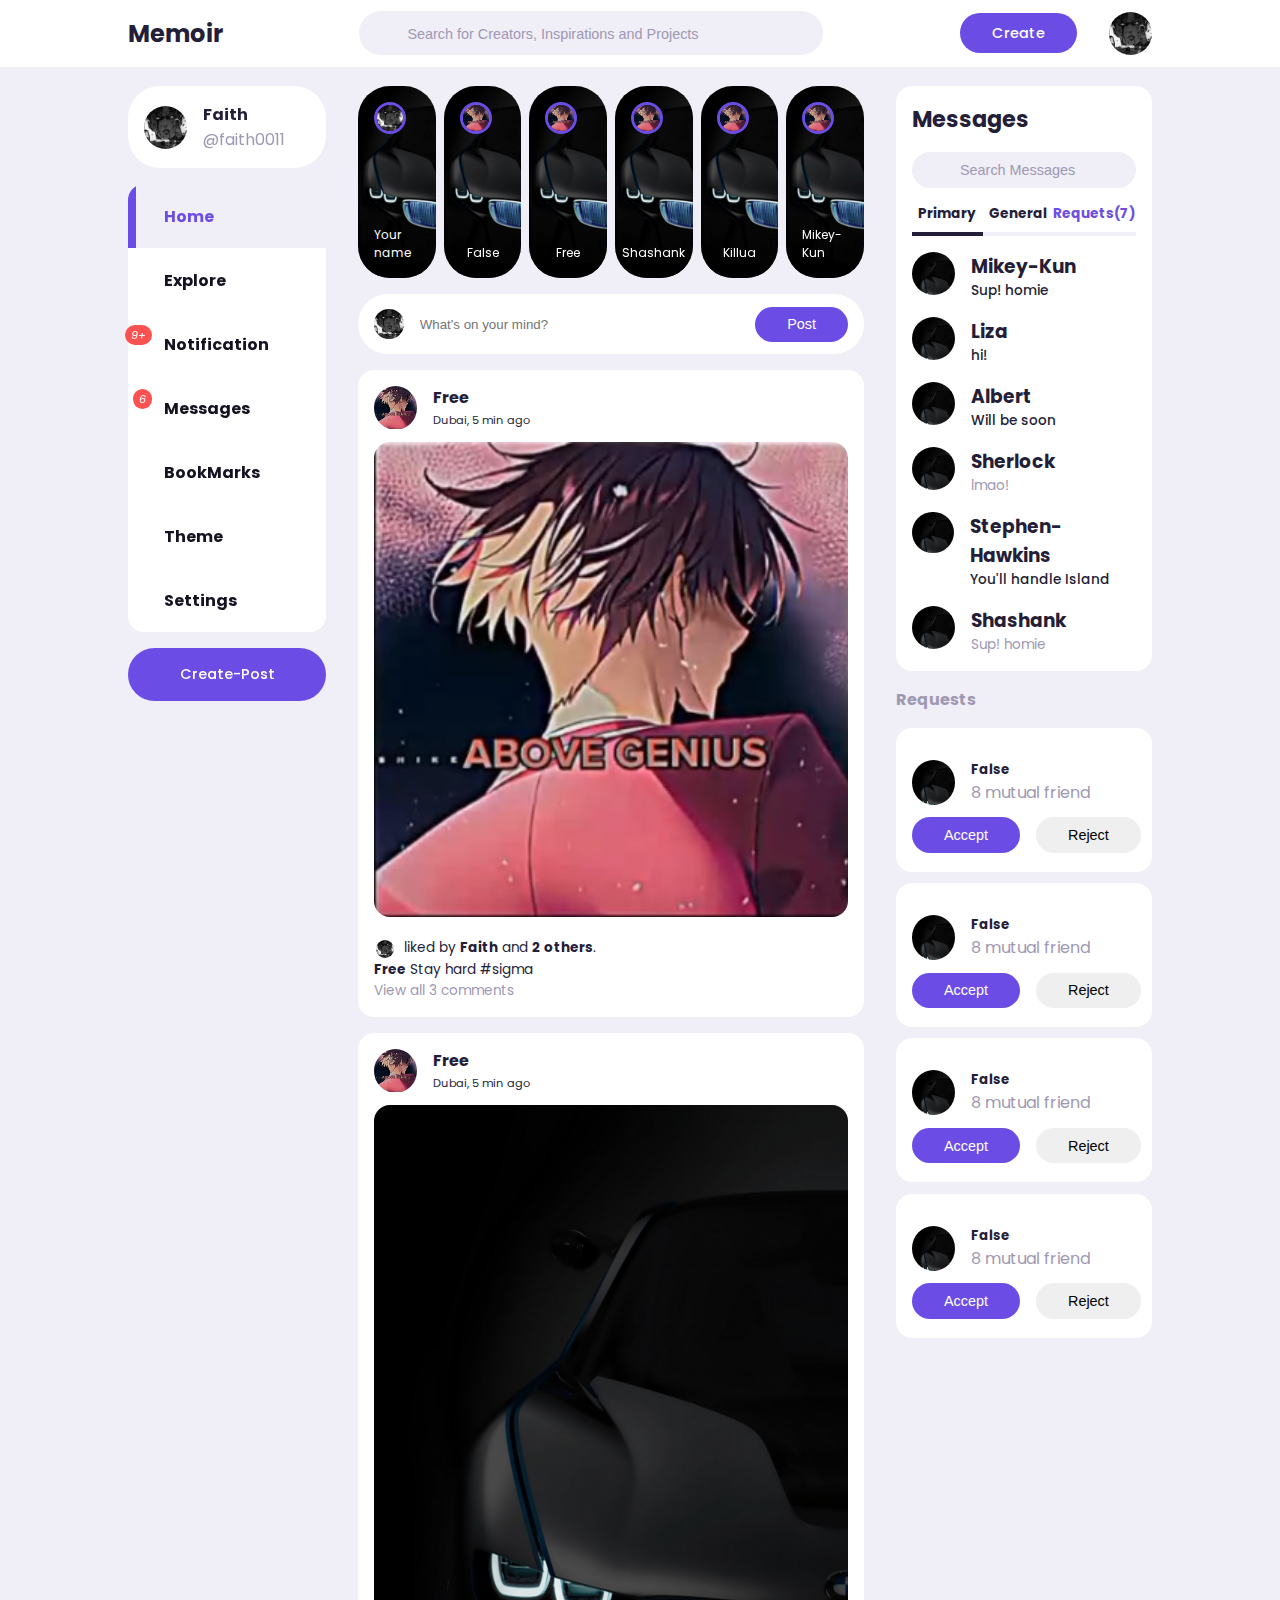
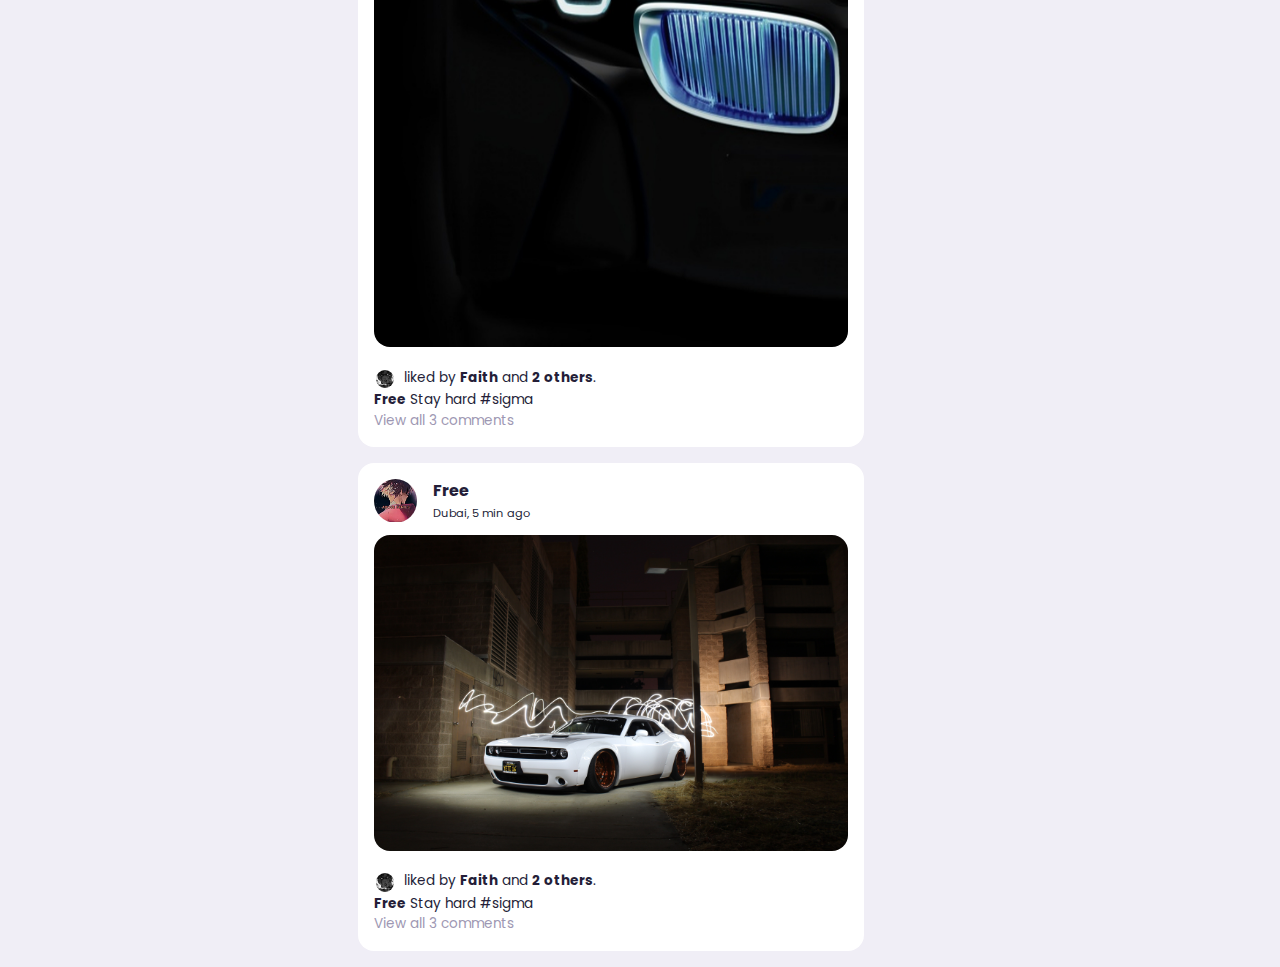
==== commit 0d69d3c3: "adding js and login page" ====
--- a/index.html
+++ b/index.html
@@ -3,15 +3,15 @@
 <head>
     <meta charset="UTF-8">
     <meta name="viewport" content="width=device-width, initial-scale=1.0">
-    <title>Document</title>
+    <title>Memoir</title>
     <link rel="stylesheet" href="https://unicons.iconscout.com/release/v4.0.8/css/line.css">
     <link rel="stylesheet" href="./css/style.css">
 </head>
-<body>
-    <nav>
+<body id="body">
+    <nav id="navbar" onclick="">
         <div class="container">
-            <h2 class="log">
-                nokoSocial
+            <h2 class="log" id="logo">
+                Memoir
             </h2>
             <div class="search-bar">
                 <i class="uil uil-search"></i>
@@ -20,7 +20,9 @@
             <div class="create">
                 <label for="create-post" class="btn btn-primary">Create</label>
                 <div class="profile-picture">
-                    <img src="./images/profile.png" alt="profile-picture">
+                    <a href="./html/login_page.html">
+                        <img src="./images/profile.png" alt="profile-picture">
+                    </a>
                 </div>
             </div>
         </div>
@@ -42,13 +44,13 @@
                 </a>
 
                 <div class="sidebar">
-                    <a href="" class="menu-item active">
+                    <a class="menu-item active">
                         <span><i class="uil uil-home"></i></span><h3>Home</h3>
                     </a>
-                    <a href="" class="menu-item">
+                    <a class="menu-item">
                         <span><i class="uil uil-compass"></i></span><h3>Explore</h3>
                     </a>
-                    <a href="" class="menu-item" id="notifications">
+                    <a class="menu-item" id="notifications">
                         <span><i class="uil uil-bell"><small class="notification-count">9+</small></i></span><h3>Notification</h3>
 
                         <div class="notification-popup">
@@ -99,16 +101,16 @@
                             </div>
                         </div>
                     </a>
-                    <a href="" class="menu-item" id="messages-notifications">
+                    <a class="menu-item" id="messages-notifications">
                         <span><i class="uil uil-envelope"><small class="notification-count">6</small></i></span><h3>Messages</h3>
                     </a>
-                    <a href="" class="menu-item">
+                    <a class="menu-item">
                         <span><i class="uil uil-bookmark"></i></span><h3>BookMarks</h3>
                     </a>
-                    <a href="" class="menu-item">
+                    <a class="menu-item" id="Theme">
                         <span><i class="uil uil-palette"></i></span><h3>Theme</h3>
                     </a>
-                    <a href="" class="menu-item">
+                    <a class="menu-item">
                         <span><i class="uil uil-setting"></i></span><h3>Settings</h3>
                     </a>
                     </div>
@@ -455,5 +457,7 @@
             </div>
         </div>
     </main>
+
+    <script src="./js/index.js"></script>
 </body>
 </html>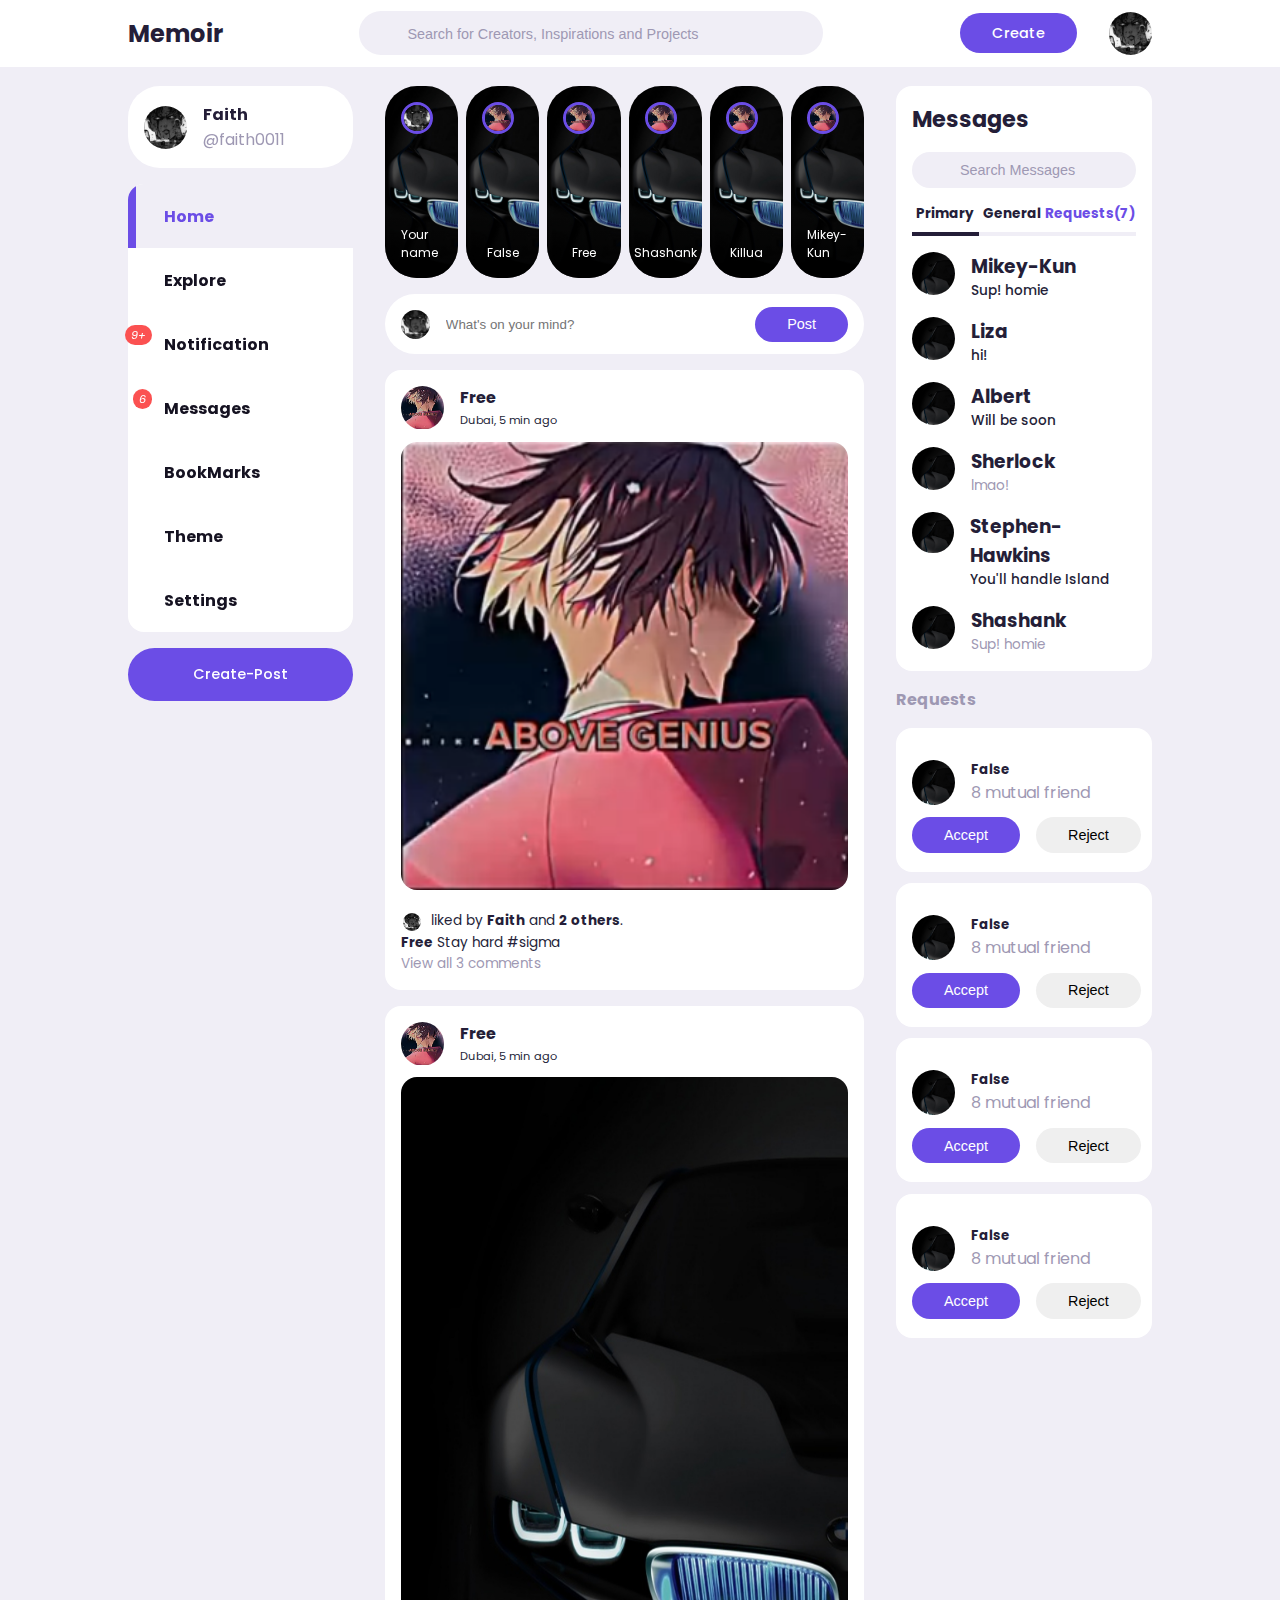
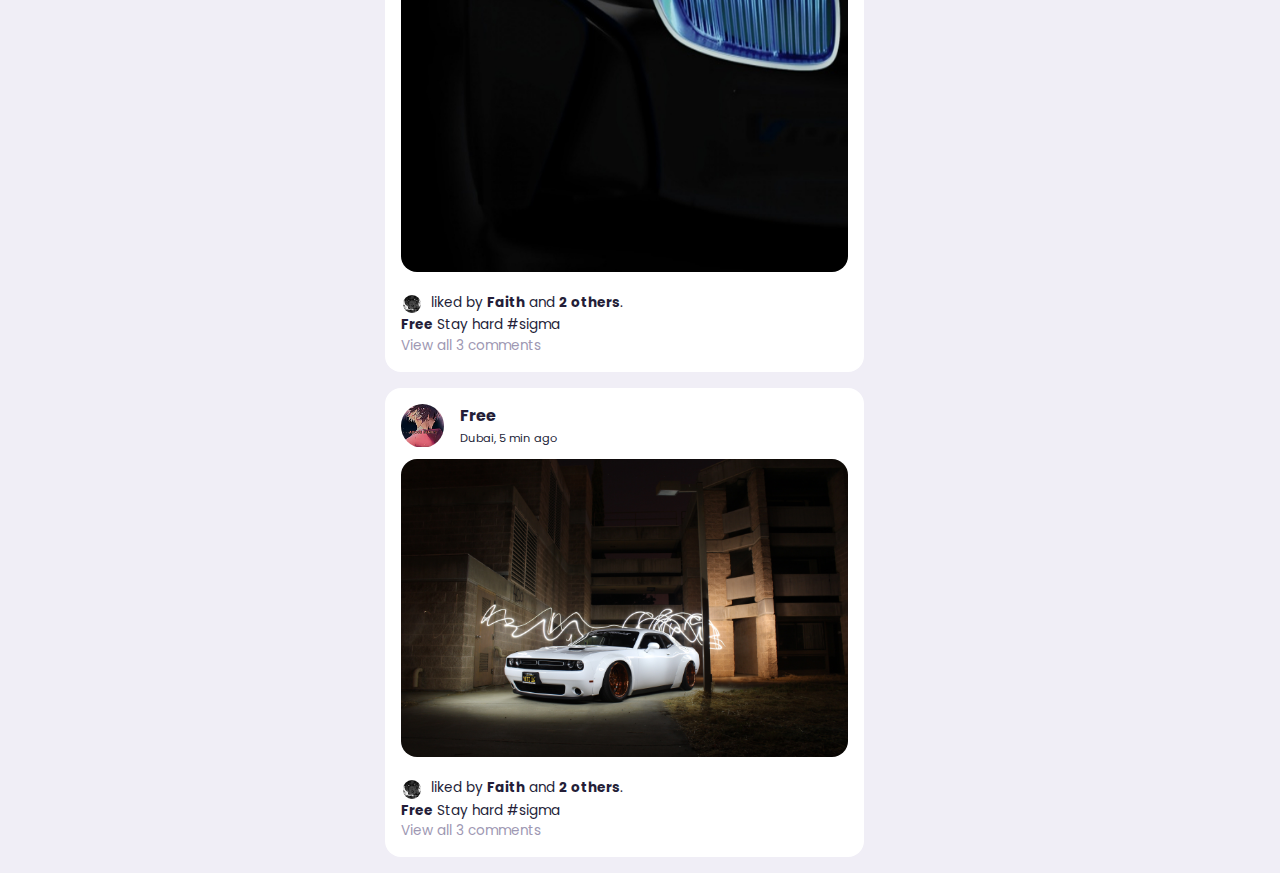
==== commit 60a446a7: "user interactive" ====
--- a/index.html
+++ b/index.html
@@ -2,7 +2,8 @@
 <html lang="en">
 <head>
     <meta charset="UTF-8">
-    <meta name="viewport" content="width=device-width, initial-scale=1.0">
+    <meta name="viewport" content="width=device-width, initial-scale=0.79, maximum-scale=1.0, user-scalable=0">
+
     <title>Memoir</title>
     <link rel="stylesheet" href="https://unicons.iconscout.com/release/v4.0.8/css/line.css">
     <link rel="stylesheet" href="./css/style.css">
@@ -44,11 +45,11 @@
                 </a>
 
                 <div class="sidebar">
-                    <a class="menu-item active">
+                    <a class="menu-item active" onclick="home()">
                         <span><i class="uil uil-home"></i></span><h3>Home</h3>
                     </a>
-                    <a class="menu-item">
-                        <span><i class="uil uil-compass"></i></span><h3>Explore</h3>
+                    <a class="menu-item" onclick="explore23()">
+                        <span ><i class="uil uil-compass"></i></span><h3>Explore</h3>
                     </a>
                     <a class="menu-item" id="notifications">
                         <span><i class="uil uil-bell"><small class="notification-count">9+</small></i></span><h3>Notification</h3>
@@ -110,7 +111,7 @@
                     <a class="menu-item" id="Theme">
                         <span><i class="uil uil-palette"></i></span><h3>Theme</h3>
                     </a>
-                    <a class="menu-item">
+                    <a class="menu-item" onclick="settings()">
                         <span><i class="uil uil-setting"></i></span><h3>Settings</h3>
                     </a>
                     </div>
@@ -118,7 +119,7 @@
                     <label for="create-post" class="btn btn-primary">Create-Post</label>
             </div>
             <div class="middle">
-                <div class="stories">
+                <div class="stories" id="stories">
                     <div class="story">
                         <div class="profile-picture">
                             <img src="./images/profile.png" alt="">
@@ -156,7 +157,7 @@
                         <p class="name">Mikey-Kun</p>
                     </div>
                 </div>
-                <form action="" class="create-post">
+                <form action="" class="create-post" id="input">
                     <div class="profile-picture">
                         <img src="./images/profile.png" alt="">
                     </div>
@@ -286,7 +287,7 @@
                 </div>
             </div>
             <div class="right">
-                <div class="messages">
+                <div class="messages" >
                     <div class="heading">
                         <h4>Messages</h4>
                         <i class="uil uil-edit"></i>
@@ -296,64 +297,67 @@
                         <input type="search" id="search-message" placeholder="Search Messages">
                     </div>
                     <div class="categories">
-                        <h6 class="active">Primary</h6>
-                        <h6>General</h6>
-                        <h6 class="message-requests">Requets(7)</h6>
-                    </div>
-                    <div class="message">
-                        <div class="profile-picture">
-                            <img src="./images/bmw.jpg" alt="">
-                        </div>
-                        <div class="message-body">
-                            <h5>Mikey-Kun</h5>
-                            <p class="text-bold">Sup! homie</p>
-                        </div>
-                    </div>
-                    <div class="message">
-                        <div class="profile-picture">
-                            <img src="./images/bmw.jpg" alt="">
-                        </div>
-                        <div class="message-body">
-                            <h5>Liza</h5>
-                            <p class="text-bold">hi!</p>
-                        </div>
-                    </div>
-                    <div class="message">
-                        <div class="profile-picture">
-                            <img src="./images/bmw.jpg" alt="">
-                        </div>
-                        <div class="message-body">
-                            <h5>Albert</h5>
-                            <p class="text-bold">Will be soon</p>
-                        </div>
-                    </div>
-                    <div class="message">
-                        <div class="profile-picture">
-                            <img src="./images/bmw.jpg" alt="">
-                        </div>
-                        <div class="message-bold">
-                            <h5>Sherlock</h5>
-                            <p class="text-muted">lmao!</p>
-                        </div>
-                    </div>
-                    <div class="message">
-                        <div class="profile-picture">
-                            <img src="./images/bmw.jpg" alt="">
-                        </div>
-                        <div class="message-body">
-                            <h5>Stephen-Hawkins</h5>
-                            <p class="text-bold">You'll handle Island</p>
-                        </div>
-                    </div>
-                    <div class="message">
-                        <div class="profile-picture">
-                            <img src="./images/bmw.jpg" alt="">
-                        </div>
-                        <div class="message-body">
-                            <h5>Shashank</h5>
-                            <p class="text-muted">Sup! homie</p>
-                        </div>
-                    </div>
+                        <h6 id="primary" class="active" onclick="primary()">Primary</h6>
+                        <h6 id="general" onclick="general()">General</h6>
+                        <h6 id="request" class="message-requests" onclick="requests()">Requests(7)</h6>
+                    </div>
+                    <div id="msgs">
+                        <div class="message">
+                            <div class="profile-picture">
+                                <img src="./images/bmw.jpg" alt="">
+                            </div>
+                            <div class="message-body">
+                                <h5>Mikey-Kun</h5>
+                                <p class="text-bold">Sup! homie</p>
+                            </div>
+                        </div>
+                        <div class="message">
+                            <div class="profile-picture">
+                                <img src="./images/bmw.jpg" alt="">
+                            </div>
+                            <div class="message-body">
+                                <h5>Liza</h5>
+                                <p class="text-bold">hi!</p>
+                            </div>
+                        </div>
+                        <div class="message">
+                            <div class="profile-picture">
+                                <img src="./images/bmw.jpg" alt="">
+                            </div>
+                            <div class="message-body">
+                                <h5>Albert</h5>
+                                <p class="text-bold">Will be soon</p>
+                            </div>
+                        </div>
+                        <div class="message">
+                            <div class="profile-picture">
+                                <img src="./images/bmw.jpg" alt="">
+                            </div>
+                            <div class="message-bold">
+                                <h5>Sherlock</h5>
+                                <p class="text-muted">lmao!</p>
+                            </div>
+                        </div>
+                        <div class="message">
+                            <div class="profile-picture">
+                                <img src="./images/bmw.jpg" alt="">
+                            </div>
+                            <div class="message-body">
+                                <h5>Stephen-Hawkins</h5>
+                                <p class="text-bold">You'll handle Island</p>
+                            </div>
+                        </div>
+                        <div class="message">
+                            <div class="profile-picture">
+                                <img src="./images/bmw.jpg" alt="">
+                            </div>
+                            <div class="message-body">
+                                <h5>Shashank</h5>
+                                <p class="text-muted">Sup! homie</p>
+                            </div>
+                        </div>
+                    </div>
+                    
                 </div>
                 <div class="friend-requests">
                     <h4>Requests</h4>
--- a/css/style.css
+++ b/css/style.css
@@ -130,7 +130,7 @@
 
 main .container{
     display: grid;
-    grid-template-columns: 22vh auto 20vw;
+    grid-template-columns: 25vh auto 20vw;
     position: relative;
     column-gap: 2rem;
 }
@@ -294,6 +294,15 @@
     position: absolute;
     bottom: 0;
 }
+.middle .stories .story:hover{
+    /* border: 2px solid white; */
+    scale: 1.1;
+    transition-duration: 250ms;
+    cursor: pointer;
+}
+.middle .stories .story:not(:hover){
+    transition-duration: 250ms;
+}
 
 .middle .stories .story .name{
     z-index: 2;
@@ -436,6 +445,7 @@
     display: flex;
     justify-content: space-between;
     margin-bottom: 1rem;
+    cursor: pointer;
 }
 
 .right .messages .categories h6{
@@ -448,6 +458,10 @@
 
 .right .messages .categories .active{
     border-bottom: 4px solid var(--color-dark);
+}
+
+.right .messages .categories .active1{
+    border-bottom: 4px solid var(--color-primary);
 }
 
 .right .messages .message{
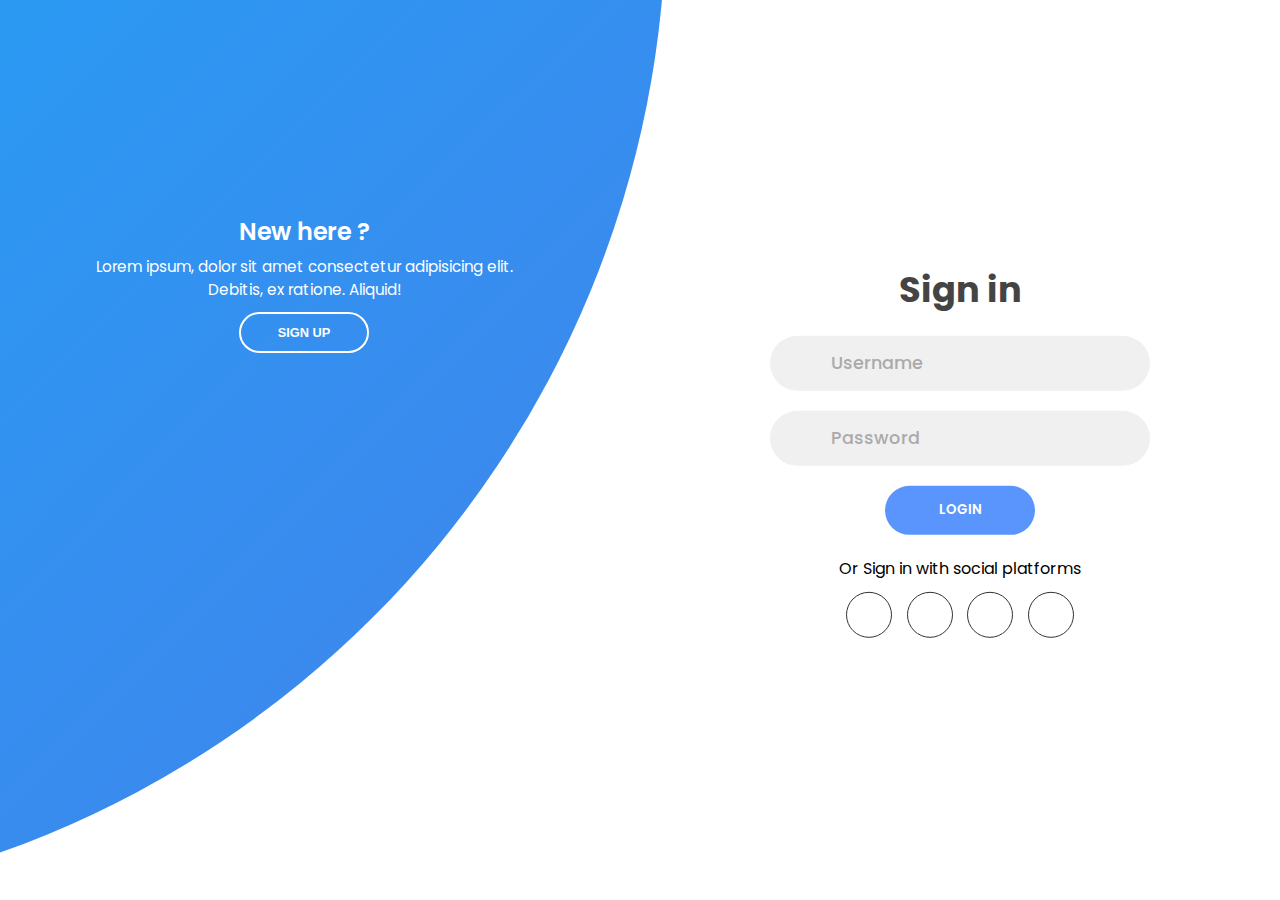
==== commit 0f19a8ad: "hosting bud solved" ====
--- a/index.html
+++ b/index.html
@@ -1,467 +1,122 @@
-<!DOCTYPE html>
-<html lang="en">
-<head>
-    <meta charset="UTF-8">
-    <meta name="viewport" content="width=device-width, initial-scale=0.79, maximum-scale=1.0, user-scalable=0">
-
-    <title>Memoir</title>
-    <link rel="stylesheet" href="https://unicons.iconscout.com/release/v4.0.8/css/line.css">
-    <link rel="stylesheet" href="./css/style.css">
-</head>
-<body id="body">
-    <nav id="navbar" onclick="">
-        <div class="container">
-            <h2 class="log" id="logo">
-                Memoir
-            </h2>
-            <div class="search-bar">
-                <i class="uil uil-search"></i>
-                <input type="search" placeholder="Search for Creators, Inspirations and Projects">
-            </div>
-            <div class="create">
-                <label for="create-post" class="btn btn-primary">Create</label>
-                <div class="profile-picture">
-                    <a href="./html/login_page.html">
-                        <img src="./images/profile.png" alt="profile-picture">
-                    </a>
-                </div>
-            </div>
-        </div>
-    </nav>
-    
-    <main>
-        <div class="container">
-            <div class="left">
-                <a class="profile">
-                    <div class="profile-picture">
-                        <img src="./images/profile.png" alt="profile-picture">
-                    </div>
-                    <div class="handle">
-                        <h4>Faith</h4>
-                        <p class="text-muted">
-                            @faith0011
-                        </p>
-                    </div>
-                </a>
-
-                <div class="sidebar">
-                    <a class="menu-item active" onclick="home()">
-                        <span><i class="uil uil-home"></i></span><h3>Home</h3>
-                    </a>
-                    <a class="menu-item" onclick="explore23()">
-                        <span ><i class="uil uil-compass"></i></span><h3>Explore</h3>
-                    </a>
-                    <a class="menu-item" id="notifications">
-                        <span><i class="uil uil-bell"><small class="notification-count">9+</small></i></span><h3>Notification</h3>
-
-                        <div class="notification-popup">
-                            <div>
-                                <div class="profile-photo">
-                                    <img class="profile-picture" src="./images/1.jpg" alt="">
-                                    <div class="notification-body">
-                                        <b>False</b> accepted your friend request.
-                                        <small class="text-muted">2 days ago.</small>
-                                    </div>
-                                </div>
-                            </div>
-                            <div>
-                                <div class="profile-photo">
-                                    <img class="profile-picture" src="./images/2.png" alt="">
-                                    <div class="notification-body">
-                                        <b>False</b> commented on your post.
-                                        <small class="text-muted">1 day ago.</small>
-                                    </div>
-                                </div>
-                            </div>
-                            <div>
-                                <div class="profile-photo">
-                                    <img class="profile-picture" src="./images/3.png" alt="">
-                                    <div class="notification-body">
-                                        <b>False</b> and <b>29 others</b> liked your post.
-                                        <small class="text-muted">12 hours ago.</small>
-                                    </div>
-                                </div>
-                            </div>
-                            <div>
-                                <div class="profile-photo">
-                                    <img class="profile-picture" src="./images/4.png" alt="">
-                                    <div class="notification-body">
-                                        <b>False</b> mentioned you in a comment.
-                                        <small class="text-muted">2 min ago.</small>
-                                    </div>
-                                </div>
-                            </div>
-                            <div>
-                                <div class="profile-photo">
-                                    <img class="profile-picture" src="./images/pexels-cesar-perez-733745.jpg" alt="">
-                                    <div class="notification-body">
-                                        <b>Free</b> reported your comment.
-                                        <small class="text-muted">2 min ago.</small>
-                                    </div>
-                                </div>
-                            </div>
-                        </div>
-                    </a>
-                    <a class="menu-item" id="messages-notifications">
-                        <span><i class="uil uil-envelope"><small class="notification-count">6</small></i></span><h3>Messages</h3>
-                    </a>
-                    <a class="menu-item">
-                        <span><i class="uil uil-bookmark"></i></span><h3>BookMarks</h3>
-                    </a>
-                    <a class="menu-item" id="Theme">
-                        <span><i class="uil uil-palette"></i></span><h3>Theme</h3>
-                    </a>
-                    <a class="menu-item" onclick="settings()">
-                        <span><i class="uil uil-setting"></i></span><h3>Settings</h3>
-                    </a>
-                    </div>
-
-                    <label for="create-post" class="btn btn-primary">Create-Post</label>
-            </div>
-            <div class="middle">
-                <div class="stories" id="stories">
-                    <div class="story">
-                        <div class="profile-picture">
-                            <img src="./images/profile.png" alt="">
-                        </div>
-                        <p class="name">Your name</p>
-                    </div>
-                    <div class="story">
-                        <div class="profile-picture">
-                            <img src="./images/Screenshot 2023-12-25 214137.png" alt="">
-                        </div>
-                        <p class="name">False</p>
-                    </div>
-                    <div class="story">
-                        <div class="profile-picture">
-                            <img src="./images/Screenshot 2023-12-25 214137.png" alt="">
-                        </div>
-                        <p class="name">Free</p>
-                    </div>
-                    <div class="story">
-                        <div class="profile-picture">
-                            <img src="./images/Screenshot 2023-12-25 214137.png" alt="">
-                        </div>
-                        <p class="name">Shashank</p>
-                    </div>
-                    <div class="story">
-                        <div class="profile-picture">
-                            <img src="./images/Screenshot 2023-12-25 214137.png" alt="">
-                        </div>
-                        <p class="name">Killua</p>
-                    </div>
-                    <div class="story">
-                        <div class="profile-picture">
-                            <img src="./images/Screenshot 2023-12-25 214137.png" alt="">
-                        </div>
-                        <p class="name">Mikey-Kun</p>
-                    </div>
-                </div>
-                <form action="" class="create-post" id="input">
-                    <div class="profile-picture">
-                        <img src="./images/profile.png" alt="">
-                    </div>
-                    <input type="text" placeholder="What's on your mind?" id="create-post">
-                    <input type="submit" value="Post" class="btn btn-primary">
-                </form>
-
-                <div class="feeds">
-                    <div class="feed">
-                        <div class="head">
-                            <div class="user">
-                                <div class="profile-picture">
-                                    <img src="./images/Screenshot 2023-12-25 214137.png" alt="">
-                                </div>
-                                <div class="info">
-                                    <h3>Free</h3>
-                                    <small>Dubai, 5 min ago</small>
-                                </div>
-                            </div>
-                            <span class="edit"><i class="uil uil-ellipsis-h"></i></span>
-                        </div>
-                        <div class="photo">
-                            <img src="./images/Screenshot 2023-12-25 214137.png" alt="">
-                        </div>
-                        <div class="action-button">
-                            <div class="interactive-button">
-                                <span><i class="uil uil-heart"></i></span>
-                                <span><i class="uil uil-comment-dots"></i></span>
-                                <span><i class="uil uil-share-alt"></i></span>
-                            </div>
-                            <div class="bookmark">
-                                <span><i class="uil uil-bookmark"></i></span>
-                            </div>
-                        </div>
-                        <div class="liked-by">
-                            <span>
-                                <img src="./images/profile.png" alt="">
-                                <img src="./images/profile.png" alt="">
-                                <img src="./images/profile.png" alt="">
-                            </span>
-                            <p>liked by <b>Faith</b> and <b>2 others</b>.</p>
-                        </div>
-                        <div class="caption">
-                            <p><b>Free</b> Stay hard <span class="hash-tag">#sigma</span></p>
-                        </div>
-                        <div class="comments text-muted">View all 3 comments</div>
-                    </div>
-                    <div class="feed">
-                        <div class="head">
-                            <div class="user">
-                                <div class="profile-picture">
-                                    <img src="./images/Screenshot 2023-12-25 214137.png" alt="">
-                                </div>
-                                <div class="info">
-                                    <h3>Free</h3>
-                                    <small>Dubai, 5 min ago</small>
-                                </div>
-                            </div>
-                            <span class="edit"><i class="uil uil-ellipsis-h"></i></span>
-                        </div>
-                        <div class="photo">
-                            <img src="./images/bmw.jpg" alt="">
-                        </div>
-                        <div class="action-button">
-                            <div class="interactive-button">
-                                <span><i class="uil uil-heart"></i></span>
-                                <span><i class="uil uil-comment-dots"></i></span>
-                                <span><i class="uil uil-share-alt"></i></span>
-                            </div>
-                            <div class="bookmark">
-                                <span><i class="uil uil-bookmark"></i></span>
-                            </div>
-                        </div>
-                        <div class="liked-by">
-                            <span>
-                                <img src="./images/profile.png" alt="">
-                                <img src="./images/profile.png" alt="">
-                                <img src="./images/profile.png" alt="">
-                            </span>
-                            <p>liked by <b>Faith</b> and <b>2 others</b>.</p>
-                        </div>
-                        <div class="caption">
-                            <p><b>Free</b> Stay hard <span class="hash-tag">#sigma</span></p>
-                        </div>
-                        <div class="comments text-muted">View all 3 comments</div>
-                    </div>
-
-                    <div class="feed">
-                        <div class="head">
-                            <div class="user">
-                                <div class="profile-picture">
-                                    <img src="./images/Screenshot 2023-12-25 214137.png" alt="">
-                                </div>
-                                <div class="info">
-                                    <h3>Free</h3>
-                                    <small>Dubai, 5 min ago</small>
-                                </div>
-                            </div>
-                            <span class="edit"><i class="uil uil-ellipsis-h"></i></span>
-                        </div>
-                        <div class="photo">
-                            <img src="./images/pexels-cesar-perez-733745.jpg" alt="">
-                        </div>
-                        <div class="action-button">
-                            <div class="interactive-button">
-                                <span><i class="uil uil-heart"></i></span>
-                                <span><i class="uil uil-comment-dots"></i></span>
-                                <span><i class="uil uil-share-alt"></i></span>
-                            </div>
-                            <div class="bookmark">
-                                <span><i class="uil uil-bookmark"></i></span>
-                            </div>
-                        </div>
-                        <div class="liked-by">
-                            <span>
-                                <img src="./images/profile.png" alt="">
-                                <img src="./images/profile.png" alt="">
-                                <img src="./images/profile.png" alt="">
-                            </span>
-                            <p>liked by <b>Faith</b> and <b>2 others</b>.</p>
-                        </div>
-                        <div class="caption">
-                            <p><b>Free</b> Stay hard <span class="hash-tag">#sigma</span></p>
-                        </div>
-                        <div class="comments text-muted">View all 3 comments</div>
-                    </div>
-                </div>
-            </div>
-            <div class="right">
-                <div class="messages" >
-                    <div class="heading">
-                        <h4>Messages</h4>
-                        <i class="uil uil-edit"></i>
-                    </div>
-                    <div class="search-bar">
-                        <i class="uil uil-search"></i>
-                        <input type="search" id="search-message" placeholder="Search Messages">
-                    </div>
-                    <div class="categories">
-                        <h6 id="primary" class="active" onclick="primary()">Primary</h6>
-                        <h6 id="general" onclick="general()">General</h6>
-                        <h6 id="request" class="message-requests" onclick="requests()">Requests(7)</h6>
-                    </div>
-                    <div id="msgs">
-                        <div class="message">
-                            <div class="profile-picture">
-                                <img src="./images/bmw.jpg" alt="">
-                            </div>
-                            <div class="message-body">
-                                <h5>Mikey-Kun</h5>
-                                <p class="text-bold">Sup! homie</p>
-                            </div>
-                        </div>
-                        <div class="message">
-                            <div class="profile-picture">
-                                <img src="./images/bmw.jpg" alt="">
-                            </div>
-                            <div class="message-body">
-                                <h5>Liza</h5>
-                                <p class="text-bold">hi!</p>
-                            </div>
-                        </div>
-                        <div class="message">
-                            <div class="profile-picture">
-                                <img src="./images/bmw.jpg" alt="">
-                            </div>
-                            <div class="message-body">
-                                <h5>Albert</h5>
-                                <p class="text-bold">Will be soon</p>
-                            </div>
-                        </div>
-                        <div class="message">
-                            <div class="profile-picture">
-                                <img src="./images/bmw.jpg" alt="">
-                            </div>
-                            <div class="message-bold">
-                                <h5>Sherlock</h5>
-                                <p class="text-muted">lmao!</p>
-                            </div>
-                        </div>
-                        <div class="message">
-                            <div class="profile-picture">
-                                <img src="./images/bmw.jpg" alt="">
-                            </div>
-                            <div class="message-body">
-                                <h5>Stephen-Hawkins</h5>
-                                <p class="text-bold">You'll handle Island</p>
-                            </div>
-                        </div>
-                        <div class="message">
-                            <div class="profile-picture">
-                                <img src="./images/bmw.jpg" alt="">
-                            </div>
-                            <div class="message-body">
-                                <h5>Shashank</h5>
-                                <p class="text-muted">Sup! homie</p>
-                            </div>
-                        </div>
-                    </div>
-                    
-                </div>
-                <div class="friend-requests">
-                    <h4>Requests</h4>
-                    <div class="request">
-                        <div class="info">
-                            <div class="boxi">
-                                <div class="profile-picture">
-                                    <img src="./images/bmw.jpg" alt="">
-                                </div>
-                                <div>
-                                    <h5>False</h5>
-                                    <p class="text-muted">
-                                        8 mutual friend
-                                    </p>
-                                </div>
-
-                            </div>
-                            <div class="boton">
-                                <div class="action">
-                                    <button class="btn btn-primary">Accept</button>
-                                </div>
-                                <div class="action">
-                                    <button class="btn">Reject</button>
-                                </div>
-                            </div>
-                        </div>
-                    </div>
-                    <div class="request">
-                        <div class="info">
-                            <div class="boxi">
-                                <div class="profile-picture">
-                                    <img src="./images/bmw.jpg" alt="">
-                                </div>
-                                <div>
-                                    <h5>False</h5>
-                                    <p class="text-muted">
-                                        8 mutual friend
-                                    </p>
-                                </div>
-
-                            </div>
-                            <div class="boton">
-                                <div class="action">
-                                    <button class="btn btn-primary">Accept</button>
-                                </div>
-                                <div class="action">
-                                    <button class="btn">Reject</button>
-                                </div>
-                            </div>
-                        </div>
-                    </div>
-                    <div class="request">
-                        <div class="info">
-                            <div class="boxi">
-                                <div class="profile-picture">
-                                    <img src="./images/bmw.jpg" alt="">
-                                </div>
-                                <div>
-                                    <h5>False</h5>
-                                    <p class="text-muted">
-                                        8 mutual friend
-                                    </p>
-                                </div>
-
-                            </div>
-                            <div class="boton">
-                                <div class="action">
-                                    <button class="btn btn-primary">Accept</button>
-                                </div>
-                                <div class="action">
-                                    <button class="btn">Reject</button>
-                                </div>
-                            </div>
-                        </div>
-                    </div>
-                    <div class="request">
-                        <div class="info">
-                            <div class="boxi">
-                                <div class="profile-picture">
-                                    <img src="./images/bmw.jpg" alt="">
-                                </div>
-                                <div>
-                                    <h5>False</h5>
-                                    <p class="text-muted">
-                                        8 mutual friend
-                                    </p>
-                                </div>
-
-                            </div>
-                            <div class="boton">
-                                <div class="action">
-                                    <button class="btn btn-primary">Accept</button>
-                                </div>
-                                <div class="action">
-                                    <button class="btn">Reject</button>
-                                </div>
-                            </div>
-                        </div>
-                    </div>
-                </div>
-            </div>
-        </div>
-    </main>
-
-    <script src="./js/index.js"></script>
-</body>
+<!DOCTYPE html>
+<html lang="en">
+  <head>
+    <meta charset="UTF-8" />
+    <meta name="viewport" content="width=device-width, initial-scale=1.0" />
+    <script
+      src="https://kit.fontawesome.com/64d58efce2.js"
+      crossorigin="anonymous"
+    ></script>
+    <link rel="stylesheet" href="./css/login.css" />
+    <link rel="stylesheet" href="https://unicons.iconscout.com/release/v4.0.8/css/line.css">
+    <title>Sign in & Sign up Form</title>
+  </head>
+  <body>
+    <div class="container">
+      <div class="forms-container">
+        <div class="signin-signup">
+          <form action="#" class="sign-in-form">
+            <a href="../index.html">
+              <h1><i class="uil uil-estate"></i></h1>
+            </a>
+            <h2 class="title">Sign in</h2>
+            <div class="input-field">
+              <i class="fas fa-user"></i>
+              <input type="text" placeholder="Username" id="Username"/>
+            </div>
+            <div class="input-field">
+              <i class="fas fa-lock"></i>
+              <input type="password" placeholder="Password" id="Password"/>
+            </div>
+            <span id="process" class="error"></span>
+            <input type="submit" value="Login" class="btn solid" id="Login" onclick="login()"/>
+            <a href="./html/main.html" style="text-decoration: none;">
+              <div id="proceed" class="btn solid proceed" style="background-color: lightgreen;">Proceed</div>
+            </a>
+            <p class="social-text">Or Sign in with social platforms</p>
+            <div class="social-media">
+              <a href="#" class="social-icon">
+                <i class="fab fa-facebook-f"></i>
+              </a>
+              <a href="#" class="social-icon">
+                <i class="fab fa-twitter"></i>
+              </a>
+              <a href="#" class="social-icon">
+                <i class="fab fa-google"></i>
+              </a>
+              <a href="#" class="social-icon">
+                <i class="fab fa-linkedin-in"></i>
+              </a>
+            </div>
+          </form>
+          <form action="#" class="sign-up-form">
+            <a href="../index.html">
+              <h1><i class="uil uil-estate"></i></h1>
+            </a>
+            <h2 class="title">Sign up</h2>
+            <div class="input-field">
+              <i class="fas fa-user"></i>
+              <input type="text" placeholder="Username" id="rs-username"/>
+            </div>
+            <div class="input-field">
+              <i class="fas fa-envelope"></i>
+              <input type="email" placeholder="Email" id="rs-email"/>
+            </div>
+            <div class="input-field">
+              <i class="fas fa-lock"></i>
+              <input type="password" placeholder="Password" id="rs-password"/>
+            </div>
+            <span id="rs-dialogue" class="error"></span>
+            <input type="submit" class="btn" value="Sign up" onclick="signup()"/>
+            <p class="social-text">Or Sign up with social platforms</p>
+            <div class="social-media">
+              <a href="#" class="social-icon">
+                <i class="fab fa-facebook-f"></i>
+              </a>
+              <a href="#" class="social-icon">
+                <i class="fab fa-twitter"></i>
+              </a>
+              <a href="#" class="social-icon">
+                <i class="fab fa-google"></i>
+              </a>
+              <a href="#" class="social-icon">
+                <i class="fab fa-linkedin-in"></i>
+              </a>
+            </div>
+          </form>
+        </div>
+      </div>
+
+      <div class="panels-container">
+        <div class="panel left-panel">
+          <div class="content">
+            <h3>New here ?</h3>
+            <p>
+              Lorem ipsum, dolor sit amet consectetur adipisicing elit. Debitis,
+              ex ratione. Aliquid!
+            </p>
+            <button class="btn transparent" id="sign-up-btn">
+              Sign up
+            </button>
+          </div>
+          <img src="img/log.svg" class="image" alt="" />
+        </div>
+        <div class="panel right-panel">
+          <div class="content">
+            <h3>One of us ?</h3>
+            <p>
+              Lorem ipsum dolor sit amet consectetur adipisicing elit. Nostrum
+              laboriosam ad deleniti.
+            </p>
+            <button class="btn transparent" id="sign-in-btn">
+              Sign in
+            </button>
+          </div>
+          <img src="img/register.svg" class="image" alt="" />
+        </div>
+      </div>
+    </div>
+
+    <script src="./js/app.js"></script>
+  </body>
 </html>--- a/css/login.css
+++ b/css/login.css
@@ -0,0 +1,433 @@
+@import url("https://fonts.googleapis.com/css2?family=Poppins:wght@200;300;400;500;600;700;800&display=swap");
+
+* {
+  margin: 0;
+  padding: 0;
+  box-sizing: border-box;
+}
+
+body,
+input {
+  font-family: "Poppins", sans-serif;
+}
+
+.container {
+  position: relative;
+  width: 100%;
+  background-color: #fff;
+  min-height: 100vh;
+  overflow: hidden;
+}
+
+.forms-container {
+  position: absolute;
+  width: 100%;
+  height: 100%;
+  top: 0;
+  left: 0;
+}
+
+.signin-signup {
+  position: absolute;
+  top: 50%;
+  transform: translate(-50%, -50%);
+  left: 75%;
+  width: 50%;
+  transition: 1s 0.7s ease-in-out;
+  display: grid;
+  grid-template-columns: 1fr;
+  z-index: 5;
+}
+
+form {
+  display: flex;
+  align-items: center;
+  justify-content: center;
+  flex-direction: column;
+  padding: 0rem 5rem;
+  transition: all 0.2s 0.7s;
+  overflow: hidden;
+  grid-column: 1 / 2;
+  grid-row: 1 / 2;
+}
+
+form.sign-up-form {
+  opacity: 0;
+  z-index: 1;
+}
+
+form.sign-in-form {
+  z-index: 2;
+}
+
+.proceed{
+  padding: 0.7rem; 
+  padding-left: 2.4rem;
+  display: none;
+}
+
+.title {
+  font-size: 2.2rem;
+  color: #444;
+  margin-bottom: 10px;
+}
+
+.input-field {
+  max-width: 380px;
+  width: 100%;
+  background-color: #f0f0f0;
+  margin: 10px 0;
+  height: 55px;
+  border-radius: 55px;
+  display: grid;
+  grid-template-columns: 15% 85%;
+  padding: 0 0.4rem;
+  position: relative;
+}
+
+.input-field i {
+  text-align: center;
+  line-height: 55px;
+  color: #acacac;
+  transition: 0.5s;
+  font-size: 1.1rem;
+}
+
+.input-field input {
+  background: none;
+  outline: none;
+  border: none;
+  line-height: 1;
+  font-weight: 600;
+  font-size: 1.1rem;
+  color: #333;
+}
+
+.input-field input::placeholder {
+  color: #aaa;
+  font-weight: 500;
+}
+
+.social-text {
+  padding: 0.7rem 0;
+  font-size: 1rem;
+}
+
+.social-media {
+  display: flex;
+  justify-content: center;
+}
+
+.social-icon {
+  height: 46px;
+  width: 46px;
+  display: flex;
+  justify-content: center;
+  align-items: center;
+  margin: 0 0.45rem;
+  color: #333;
+  border-radius: 50%;
+  border: 1px solid #333;
+  text-decoration: none;
+  font-size: 1.1rem;
+  transition: 0.3s;
+}
+
+.social-icon:hover {
+  color: #4481eb;
+  border-color: #4481eb;
+}
+
+.btn {
+  width: 150px;
+  background-color: #5995fd;
+  border: none;
+  outline: none;
+  height: 49px;
+  border-radius: 49px;
+  color: #fff;
+  text-transform: uppercase;
+  font-weight: 600;
+  margin: 10px 0;
+  cursor: pointer;
+  transition: 0.5s;
+}
+
+.btn:hover {
+  background-color: #4d84e2;
+}
+.panels-container {
+  position: absolute;
+  height: 100%;
+  width: 100%;
+  top: 0;
+  left: 0;
+  display: grid;
+  grid-template-columns: repeat(2, 1fr);
+}
+
+.container:before {
+  content: "";
+  position: absolute;
+  height: 2000px;
+  width: 2000px;
+  top: -10%;
+  right: 48%;
+  transform: translateY(-50%);
+  background-image: linear-gradient(-45deg, #4481eb 0%, #04befe 100%);
+  transition: 1.8s ease-in-out;
+  border-radius: 50%;
+  z-index: 6;
+}
+
+.image {
+  width: 100%;
+  transition: transform 1.1s ease-in-out;
+  transition-delay: 0.4s;
+}
+
+.panel {
+  display: flex;
+  flex-direction: column;
+  align-items: flex-end;
+  justify-content: space-around;
+  text-align: center;
+  z-index: 6;
+}
+
+.left-panel {
+  pointer-events: all;
+  padding: 3rem 17% 2rem 12%;
+}
+
+.right-panel {
+  pointer-events: none;
+  padding: 3rem 12% 2rem 17%;
+}
+
+.panel .content {
+  color: #fff;
+  transition: transform 0.9s ease-in-out;
+  transition-delay: 0.6s;
+}
+
+.panel h3 {
+  font-weight: 600;
+  line-height: 1;
+  font-size: 1.5rem;
+}
+
+.panel p {
+  font-size: 0.95rem;
+  padding: 0.7rem 0;
+}
+
+.btn.transparent {
+  margin: 0;
+  background: none;
+  border: 2px solid #fff;
+  width: 130px;
+  height: 41px;
+  font-weight: 600;
+  font-size: 0.8rem;
+}
+
+.right-panel .image,
+.right-panel .content {
+  transform: translateX(800px);
+}
+
+/* ANIMATION */
+
+.container.sign-up-mode:before {
+  transform: translate(100%, -50%);
+  right: 52%;
+}
+
+.container.sign-up-mode .left-panel .image,
+.container.sign-up-mode .left-panel .content {
+  transform: translateX(-800px);
+}
+
+.container.sign-up-mode .signin-signup {
+  left: 25%;
+}
+
+.container.sign-up-mode form.sign-up-form {
+  opacity: 1;
+  z-index: 2;
+}
+
+.container.sign-up-mode form.sign-in-form {
+  opacity: 0;
+  z-index: 1;
+}
+
+.container.sign-up-mode .right-panel .image,
+.container.sign-up-mode .right-panel .content {
+  transform: translateX(0%);
+}
+
+.container.sign-up-mode .left-panel {
+  pointer-events: none;
+}
+
+.container.sign-up-mode .right-panel {
+  pointer-events: all;
+}
+
+@media (max-width: 870px) {
+  .container {
+    min-height: 800px;
+    height: 100vh;
+  }
+  .signin-signup {
+    width: 100%;
+    top: 95%;
+    transform: translate(-50%, -100%);
+    transition: 1s 0.8s ease-in-out;
+  }
+
+  .signin-signup,
+  .container.sign-up-mode .signin-signup {
+    left: 50%;
+  }
+
+  .panels-container {
+    grid-template-columns: 1fr;
+    grid-template-rows: 1fr 2fr 1fr;
+  }
+
+  .panel {
+    flex-direction: row;
+    justify-content: space-around;
+    align-items: center;
+    padding: 2.5rem 8%;
+    grid-column: 1 / 2;
+  }
+
+  .right-panel {
+    grid-row: 3 / 4;
+  }
+
+  .left-panel {
+    grid-row: 1 / 2;
+  }
+
+  .image {
+    width: 200px;
+    transition: transform 0.9s ease-in-out;
+    transition-delay: 0.6s;
+  }
+
+  .panel .content {
+    padding-right: 15%;
+    transition: transform 0.9s ease-in-out;
+    transition-delay: 0.8s;
+  }
+
+  .panel h3 {
+    font-size: 1.2rem;
+  }
+
+  .panel p {
+    font-size: 0.7rem;
+    padding: 0.5rem 0;
+  }
+
+  .btn.transparent {
+    width: 110px;
+    height: 35px;
+    font-size: 0.7rem;
+  }
+
+  .container:before {
+    width: 1500px;
+    height: 1500px;
+    transform: translateX(-50%);
+    left: 30%;
+    bottom: 68%;
+    right: initial;
+    top: initial;
+    transition: 2s ease-in-out;
+  }
+
+  .container.sign-up-mode:before {
+    transform: translate(-50%, 100%);
+    bottom: 32%;
+    right: initial;
+  }
+
+  .container.sign-up-mode .left-panel .image,
+  .container.sign-up-mode .left-panel .content {
+    transform: translateY(-300px);
+  }
+
+  .container.sign-up-mode .right-panel .image,
+  .container.sign-up-mode .right-panel .content {
+    transform: translateY(0px);
+  }
+
+  .right-panel .image,
+  .right-panel .content {
+    transform: translateY(300px);
+  }
+
+  .container.sign-up-mode .signin-signup {
+    top: 5%;
+    transform: translate(-50%, 0);
+  }
+}
+
+@media (max-width: 570px) {
+  form {
+    padding: 0 1.5rem;
+  }
+
+  .image {
+    display: none;
+  }
+  .panel .content {
+    padding: 0.5rem 1rem;
+  }
+  .container {
+    padding: 1.5rem;
+  }
+
+  .container:before {
+    bottom: 72%;
+    left: 50%;
+  }
+
+  .container.sign-up-mode:before {
+    bottom: 28%;
+    left: 50%;
+  }
+}
+
+.sign-in-form a{
+  color: black;
+
+}
+
+.sign-in-form a:hover{
+  color: #4481eb;
+}
+
+
+.sign-up-form a{
+  color: black;
+
+}
+
+.sign-up-form a:hover{
+  color: #4481eb;
+}
+
+.error{
+  color: red;
+}
+
+.success{
+  color: lightgreen;
+}
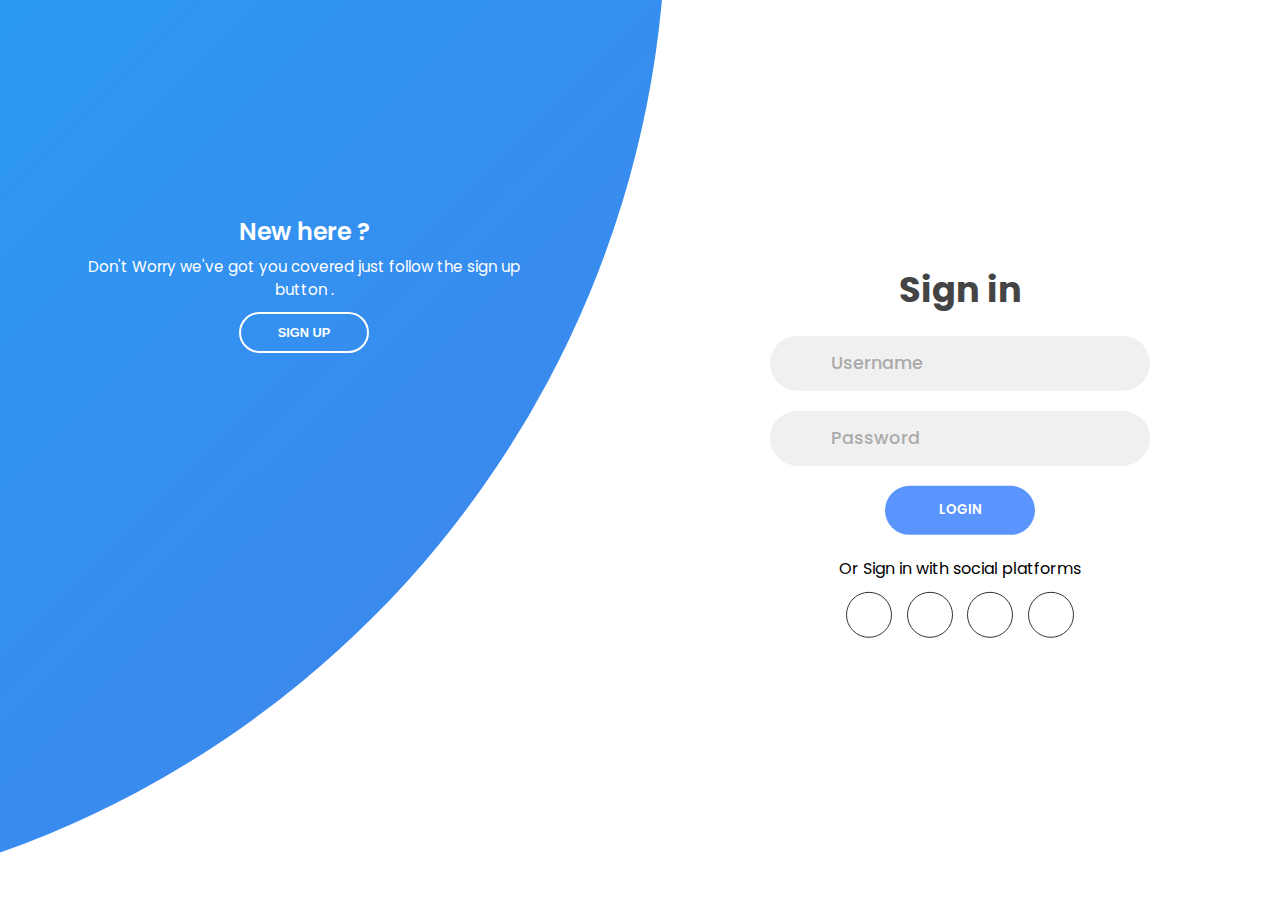
==== commit 6e8cf243: "notification debug" ====
--- a/index.html
+++ b/index.html
@@ -9,7 +9,7 @@
     ></script>
     <link rel="stylesheet" href="./css/login.css" />
     <link rel="stylesheet" href="https://unicons.iconscout.com/release/v4.0.8/css/line.css">
-    <title>Sign in & Sign up Form</title>
+    <title>Login-Memoir</title>
   </head>
   <body>
     <div class="container">
@@ -92,8 +92,7 @@
           <div class="content">
             <h3>New here ?</h3>
             <p>
-              Lorem ipsum, dolor sit amet consectetur adipisicing elit. Debitis,
-              ex ratione. Aliquid!
+              Don't Worry we've got you covered just follow the sign up button .
             </p>
             <button class="btn transparent" id="sign-up-btn">
               Sign up
@@ -105,8 +104,7 @@
           <div class="content">
             <h3>One of us ?</h3>
             <p>
-              Lorem ipsum dolor sit amet consectetur adipisicing elit. Nostrum
-              laboriosam ad deleniti.
+              Yeahh buddy long time no see.
             </p>
             <button class="btn transparent" id="sign-in-btn">
               Sign in
